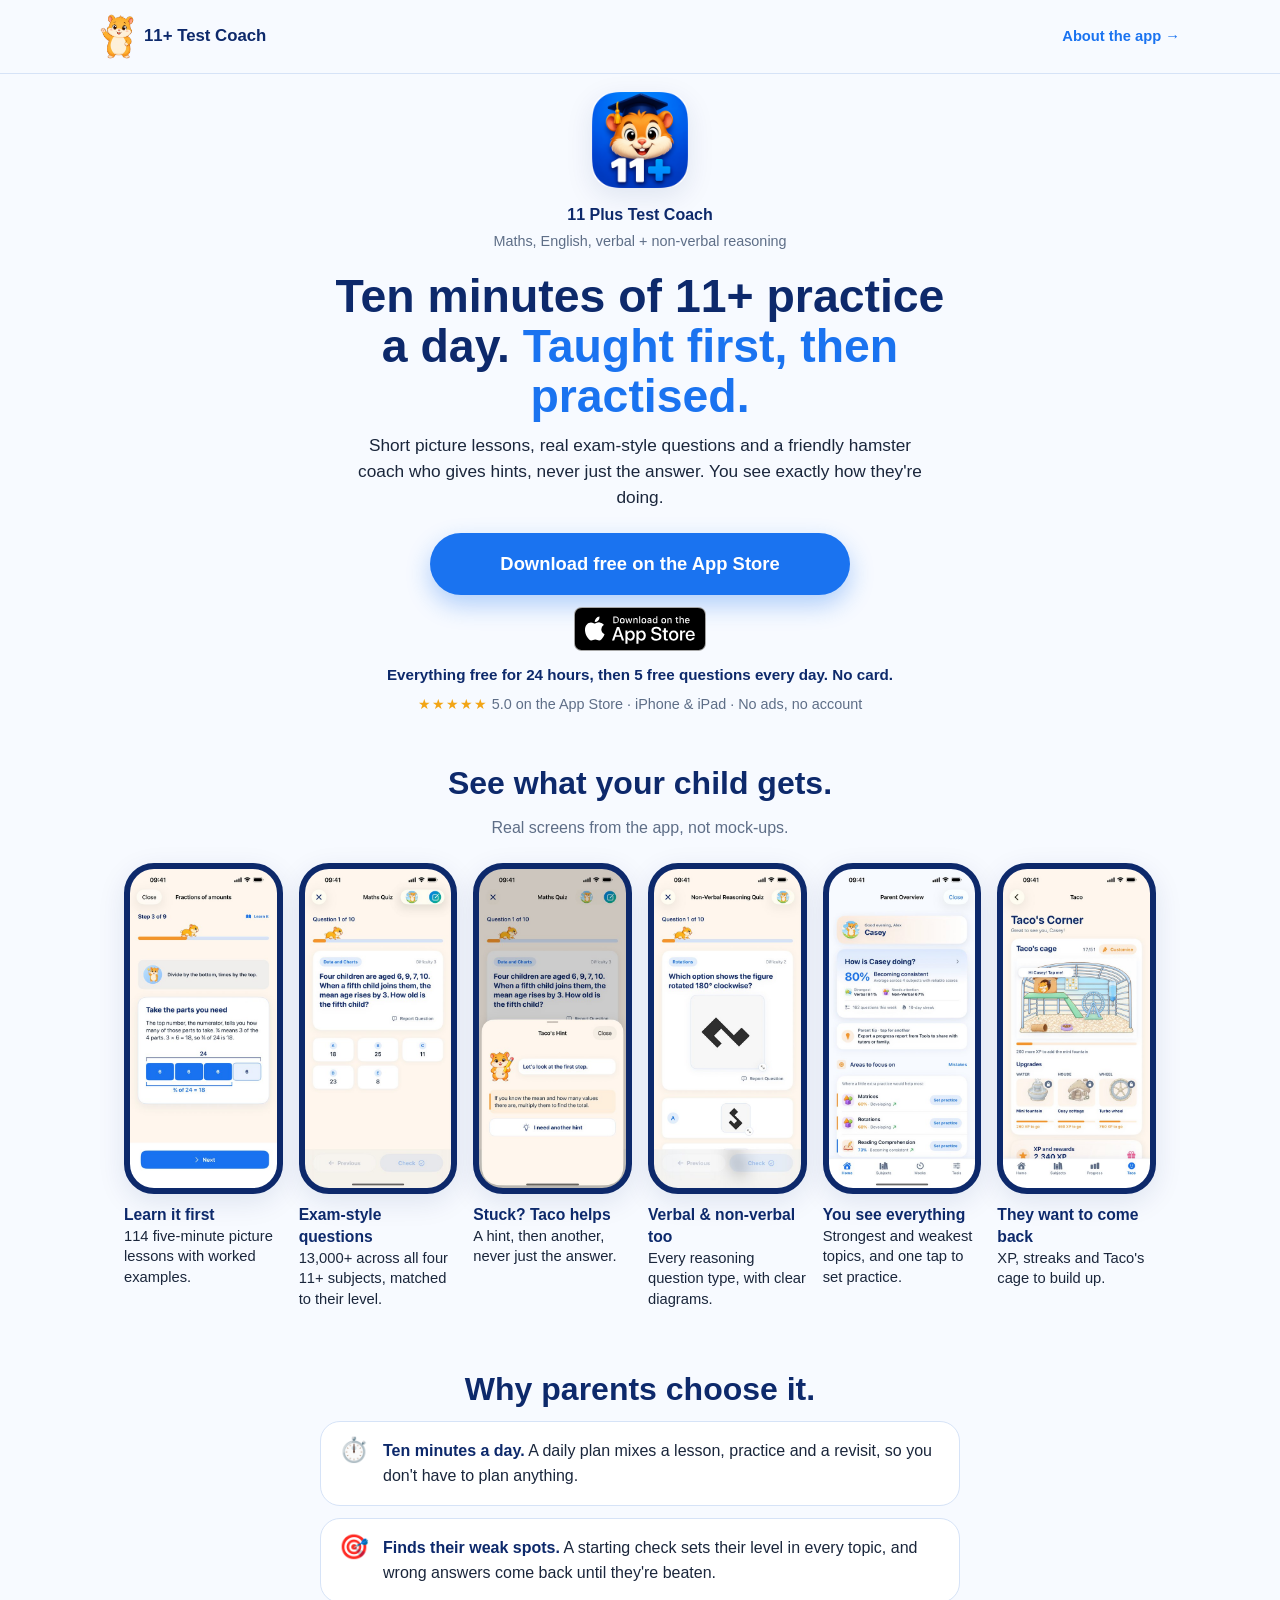
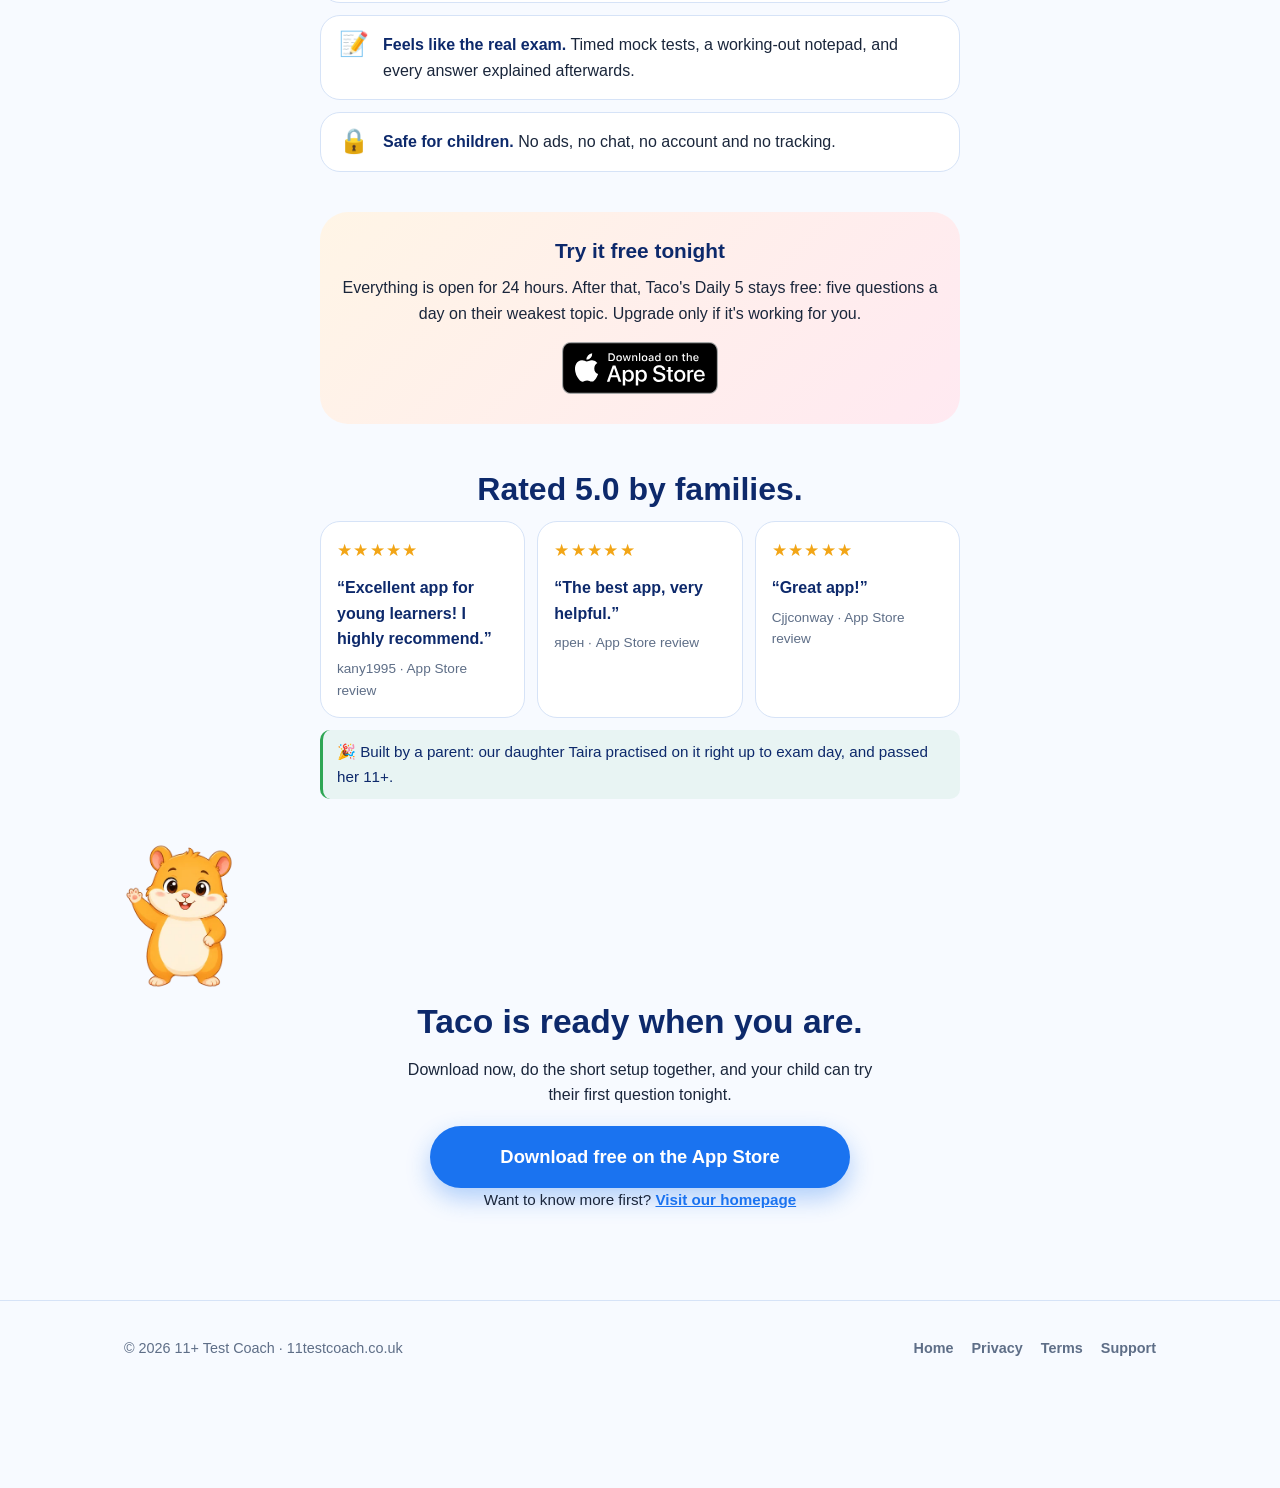
==== get/index.html @ aa1c87d4 "Add /get/: ad landing page that sends parents to the App Store One App Store link (ct=meta_get) on f" ====
<!DOCTYPE html>
<html lang="en-GB">
<head>
<meta charset="utf-8">
<meta name="viewport" content="width=device-width, initial-scale=1">
<title>Get 11+ Test Coach — free on iPhone and iPad</title>
<meta name="description" content="Ten minutes of 11+ practice a day: short lessons, 13,000+ exam-style questions and Taco's hints across maths, English, verbal and non-verbal reasoning. Free for 24 hours, then five free questions every day.">
<!-- A landing page for paid ads. Kept out of search so it never competes with the home page. -->
<meta name="robots" content="noindex, follow">
<link rel="stylesheet" href="/style.css">
<link rel="icon" href="/assets/favicon-96.png" type="image/png">
<meta name="theme-color" content="#F7FAFF">
<link rel="canonical" href="https://11testcoach.co.uk/">
<meta property="og:title" content="11+ Test Coach — ten minutes of 11+ practice a day">
<meta property="og:description" content="114 short lessons and 13,000+ exam-style questions across all four 11+ subjects, with a hamster coach called Taco. Free for 24 hours, then five free questions a day.">
<meta property="og:image" content="https://11testcoach.co.uk/assets/og-card.png">
<meta property="og:image:width" content="1200">
<meta property="og:image:height" content="630">
<meta name="twitter:card" content="summary_large_image">
<meta property="og:url" content="https://11testcoach.co.uk/get/">
<script src="https://cdn.usefathom.com/script.js" data-site="IPBQOBWB" defer></script>
<script src="/analytics.js" defer></script>
<style>
  /* Everything here serves one job: get the parent to the App Store.
     One link target everywhere, no full nav, the home page one small link away. */
  .get-head { display: flex; align-items: center; justify-content: space-between; gap: 12px; padding: 14px 0; }
  .get-head .logo { font-size: 1.05rem; }
  .get-about { font-size: 0.92rem; font-weight: 700; color: var(--royal); text-decoration: none; white-space: nowrap; }
  .get-about:hover { text-decoration: underline; }

  .get-hero { text-align: center; padding: 18px 0 8px; max-width: 620px; margin: 0 auto; }
  .get-icon { width: 96px; height: 96px; border-radius: 22px; box-shadow: var(--shadow); display: block; margin: 0 auto 14px; }
  .get-app-name { margin: 0; font-weight: 800; color: var(--navy); font-size: 1rem; }
  .get-app-sub { margin: 2px 0 18px; font-size: 0.9rem; color: #5E6E87; }
  .get-hero h1 { font-size: clamp(1.9rem, 6.4vw, 2.9rem); line-height: 1.08; margin: 0 0 12px; color: var(--navy); }
  .get-hero h1 .accent { color: var(--royal); }
  .get-lead { font-size: 1.08rem; line-height: 1.5; color: var(--text); margin: 0 auto 22px; max-width: 34em; }
  .get-ctas { display: flex; flex-direction: column; align-items: center; gap: 12px; }
  .get-ctas .hm-get { width: 100%; max-width: 420px; font-size: 1.15rem; min-height: 62px; }
  .get-free { margin: 12px 0 0; font-size: 0.95rem; color: var(--navy); font-weight: 700; }
  .get-meta { margin: 6px 0 0; font-size: 0.9rem; color: #5E6E87; }
  .get-meta .hm-stars { color: #F2A516; letter-spacing: 1px; }

  .get-section { padding: 34px 0 6px; }
  .get-section h2 { text-align: center; font-size: clamp(1.45rem, 4.6vw, 2rem); color: var(--navy); margin: 0 0 6px; }
  .get-section .get-sub { text-align: center; margin: 0 auto 18px; color: #5E6E87; max-width: 34em; }

  /* Swipeable strip of real screens. Scrolls inside itself, never the page. */
  .get-strip { display: grid; grid-auto-flow: column; grid-auto-columns: minmax(200px, 230px); gap: 16px;
    overflow-x: auto; scroll-snap-type: x mandatory; padding: 4px 4px 14px; margin: 0 -4px;
    -webkit-overflow-scrolling: touch; scrollbar-width: thin; }
  .get-shot { scroll-snap-align: start; margin: 0; }
  .get-shot .frame { border: 6px solid var(--navy); border-radius: 30px; overflow: hidden; background: var(--navy); box-shadow: var(--shadow); }
  .get-shot img { display: block; width: 100%; height: auto; }
  .get-shot figcaption { margin-top: 10px; font-size: 0.92rem; line-height: 1.4; color: var(--text); }
  .get-shot figcaption b { display: block; color: var(--navy); font-size: 0.98rem; }
  .get-swipe { text-align: center; font-size: 0.85rem; color: #5E6E87; margin: 0; }
  @media (min-width: 1000px) { .get-strip { grid-auto-flow: row; grid-template-columns: repeat(6, 1fr); overflow: visible; } .get-swipe { display: none; } }

  .get-points { list-style: none; padding: 0; margin: 0 auto; max-width: 640px; display: grid; gap: 12px; }
  .get-points li { display: flex; gap: 14px; align-items: flex-start; background: var(--surface); border: 1px solid var(--border); border-radius: var(--radius); padding: 16px 18px; }
  .get-points .ico { font-size: 1.5rem; line-height: 1; flex: none; }
  .get-points b { color: var(--navy); }

  .get-freebox { max-width: 640px; margin: 0 auto; background: linear-gradient(135deg, #FFF5E6, #FFE9F1); border-radius: var(--radius-lg); padding: 22px; text-align: center; }
  .get-freebox h3 { margin: 0 0 8px; color: var(--navy); font-size: 1.3rem; }
  .get-freebox p { margin: 0 0 16px; }

  .get-quotes { display: grid; gap: 12px; max-width: 640px; margin: 0 auto; }
  @media (min-width: 760px) { .get-quotes { grid-template-columns: repeat(3, 1fr); } }
  .get-quotes figure { margin: 0; background: var(--surface); border: 1px solid var(--border); border-radius: var(--radius); padding: 16px; }
  .get-quotes blockquote { margin: 6px 0; font-weight: 700; color: var(--navy); }
  .get-quotes figcaption { font-size: 0.85rem; color: #5E6E87; }
  .get-quotes .review-stars { color: #F2A516; }
  .get-taira { max-width: 640px; margin: 12px auto 0; font-size: 0.95rem; color: var(--navy); background: rgba(34,165,89,0.07); border-left: 3px solid var(--green); border-radius: 10px; padding: 10px 14px; }

  .get-final { text-align: center; padding: 38px 0 30px; }
  .get-final img.taco { width: 110px; height: auto; }
  .get-final h2 { color: var(--navy); margin: 6px 0 8px; font-size: clamp(1.5rem, 5vw, 2.1rem); }
  .get-final p { margin: 0 auto 18px; max-width: 30em; }
  .get-home { margin: 22px 0 0; font-size: 0.95rem; }
  .get-home a { color: var(--royal); font-weight: 700; }
  body.get-page { padding-bottom: 84px; }
</style>
</head>
<body class="home get-page">

<header>
  <div class="wrap get-head">
    <a class="logo" href="/"><img src="/assets/taco-wave-sm.webp" alt="" width="34" height="45">11+ Test Coach</a>
    <a class="get-about" href="/">About the app →</a>
  </div>
</header>

<main>
  <div class="wrap">

    <div class="hero get-hero">
      <img class="get-icon" src="/assets/app-icon-240.png" alt="The 11+ Test Coach app icon: Taco the hamster in a graduation cap" width="96" height="96" fetchpriority="high">
      <p class="get-app-name">11 Plus Test Coach</p>
      <p class="get-app-sub">Maths, English, verbal + non-verbal reasoning</p>
      <h1>Ten minutes of 11+ practice a day. <span class="accent">Taught first, then practised.</span></h1>
      <p class="get-lead">Short picture lessons, real exam-style questions and a friendly hamster coach who gives hints, never just the answer. You see exactly how they're doing.</p>
      <div class="hero-ctas get-ctas">
        <a class="hm-get" href="https://apps.apple.com/app/apple-store/id6782715811?pt=128520847&amp;ct=meta_get&amp;mt=8">Download free on the App Store</a>
        <a class="store-badge hm-badge" href="https://apps.apple.com/app/apple-store/id6782715811?pt=128520847&amp;ct=meta_get&amp;mt=8"><img src="/assets/app-store-badge.svg" alt="Download on the App Store" width="132" height="44"></a>
      </div>
      <p class="get-free">Everything free for 24 hours, then 5 free questions every day. No card.</p>
      <p class="get-meta"><span class="nw"><span class="hm-stars" aria-hidden="true">★★★★★</span> 5.0 on the App Store</span> · <span class="nw">iPhone &amp; iPad</span> · <span class="nw">No ads, no account</span></p>
    </div>

    <section class="get-section" id="app">
      <h2>See what your child gets.</h2>
      <p class="get-sub">Real screens from the app, not mock-ups.</p>
      <div class="get-strip" tabindex="0" aria-label="App screenshots, scroll sideways for more">
        <figure class="get-shot">
          <div class="frame"><img src="/assets/screens/app-lesson-fractions-sm.jpg" alt="A Learn it lesson, Fractions of amounts: a bar model of 24 split into four parts of 6, showing three quarters of 24 is 18" width="460" height="1000" loading="lazy"></div>
          <figcaption><b>Learn it first</b>114 five-minute picture lessons with worked examples.</figcaption>
        </figure>
        <figure class="get-shot">
          <div class="frame"><img src="/assets/screens/app-question-maths-sm.jpg" alt="A maths question about a mean age: a fifth child joins and the mean rises by 3, how old are they, with five answers" width="460" height="1000" loading="lazy"></div>
          <figcaption><b>Exam-style questions</b>13,000+ across all four 11+ subjects, matched to their level.</figcaption>
        </figure>
        <figure class="get-shot">
          <div class="frame"><img src="/assets/screens/app-taco-hint-sm.jpg" alt="Taco's hint open on a maths question: if you know the mean and how many values there are, multiply them to find the total" width="460" height="1000" loading="lazy"></div>
          <figcaption><b>Stuck? Taco helps</b>A hint, then another, never just the answer.</figcaption>
        </figure>
        <figure class="get-shot">
          <div class="frame"><img src="/assets/screens/app-question-nvr-sm.jpg" alt="A non-verbal reasoning question on rotations: which option shows the figure turned 180 degrees, with drawn shape answers" width="460" height="1000" loading="lazy"></div>
          <figcaption><b>Verbal &amp; non-verbal too</b>Every reasoning question type, with clear diagrams.</figcaption>
        </figure>
        <figure class="get-shot">
          <div class="frame"><img src="/assets/screens/app-parent-overview-sm.jpg" alt="Parent Overview: How is Casey doing, 80% overall, strongest Verbal 91%, needs attention Non-Verbal 67%, with areas to focus on" width="460" height="1000" loading="lazy"></div>
          <figcaption><b>You see everything</b>Strongest and weakest topics, and one tap to set practice.</figcaption>
        </figure>
        <figure class="get-shot">
          <div class="frame"><img src="/assets/screens/app-taco-corner-sm.jpg" alt="Taco's Corner: Taco's cage with upgrades unlocked by the XP your child earns" width="460" height="1000" loading="lazy"></div>
          <figcaption><b>They want to come back</b>XP, streaks and Taco's cage to build up.</figcaption>
        </figure>
      </div>
      <p class="get-swipe">Swipe for more →</p>
    </section>

    <section class="get-section">
      <h2>Why parents choose it.</h2>
      <ul class="get-points">
        <li><span class="ico" aria-hidden="true">⏱️</span><span><b>Ten minutes a day.</b> A daily plan mixes a lesson, practice and a revisit, so you don't have to plan anything.</span></li>
        <li><span class="ico" aria-hidden="true">🎯</span><span><b>Finds their weak spots.</b> A starting check sets their level in every topic, and wrong answers come back until they're beaten.</span></li>
        <li><span class="ico" aria-hidden="true">📝</span><span><b>Feels like the real exam.</b> Timed mock tests, a working-out notepad, and every answer explained afterwards.</span></li>
        <li><span class="ico" aria-hidden="true">🔒</span><span><b>Safe for children.</b> No ads, no chat, no account and no tracking.</span></li>
      </ul>
    </section>

    <section class="get-section">
      <div class="get-freebox">
        <h3>Try it free tonight</h3>
        <p>Everything is open for 24 hours. After that, Taco's Daily 5 stays free: five questions a day on their weakest topic. Upgrade only if it's working for you.</p>
        <a class="store-badge" href="https://apps.apple.com/app/apple-store/id6782715811?pt=128520847&amp;ct=meta_get&amp;mt=8"><img src="/assets/app-store-badge.svg" alt="Download on the App Store" width="156" height="52"></a>
      </div>
    </section>

    <section class="get-section">
      <h2>Rated 5.0 by families.</h2>
      <div class="get-quotes">
        <figure><div class="review-stars" role="img" aria-label="5 out of 5 stars">★★★★★</div><blockquote>“Excellent app for young learners! I highly recommend.”</blockquote><figcaption>kany1995 · App Store review</figcaption></figure>
        <figure><div class="review-stars" role="img" aria-label="5 out of 5 stars">★★★★★</div><blockquote>“The best app, very helpful.”</blockquote><figcaption>ярен · App Store review</figcaption></figure>
        <figure><div class="review-stars" role="img" aria-label="5 out of 5 stars">★★★★★</div><blockquote>“Great app!”</blockquote><figcaption>Cjjconway · App Store review</figcaption></figure>
      </div>
      <p class="get-taira"><span aria-hidden="true">🎉</span> Built by a parent: our daughter Taira practised on it right up to exam day, and passed her 11+.</p>
    </section>

    <section id="cta" class="get-final">
      <img class="taco" src="/assets/taco-wave-sm.webp" alt="Taco the hamster waving" width="110" height="146" loading="lazy">
      <h2>Taco is ready when you are.</h2>
      <p>Download now, do the short setup together, and your child can try their first question tonight.</p>
      <div class="get-ctas">
        <a class="hm-get" href="https://apps.apple.com/app/apple-store/id6782715811?pt=128520847&amp;ct=meta_get&amp;mt=8">Download free on the App Store</a>
      </div>
      <p class="get-home">Want to know more first? <a href="/">Visit our homepage</a></p>
    </section>

  </div>

<a class="sticky-cta" href="https://apps.apple.com/app/apple-store/id6782715811?pt=128520847&amp;ct=meta_get&amp;mt=8" aria-label="Download on the App Store: free for 24 hours, then five free questions a day">
  <img class="sticky-cta-taco" src="/assets/taco-wave-sm.webp" alt="" aria-hidden="true" width="46" height="61">
  <span class="sticky-cta-text"><b>Free for 24 hours</b><small>Then 5 free a day · no card</small></span>
  <span class="sticky-cta-go">Download</span>
</a>

<script>
  // Same rule as the home page: the bar appears once the hero button has scrolled away.
  (function () {
    var bar = document.querySelector('.sticky-cta');
    if (!bar) return;
    var heroCta = document.querySelector('.hero-ctas');
    function update() {
      bar.classList.toggle('is-visible', window.scrollY > (heroCta ? heroCta.offsetTop + heroCta.offsetHeight : 320));
    }
    window.addEventListener('scroll', update, { passive: true });
    window.addEventListener('resize', update);
    update();
  })();
</script>

</main>

<footer>
  <div class="wrap foot">
    <div>© 2026 11+ Test Coach · 11testcoach.co.uk</div>
    <nav>
      <a href="/">Home</a>
      <a href="/privacy/">Privacy</a>
      <a href="/terms/">Terms</a>
      <a href="/support/">Support</a>
    </nav>
  </div>
</footer>

</body>
</html>
---- style.css ----
/* 11+ Test Coach — site styles. Palette mirrors the app's AppTheme. */
:root {
  --bg: #F7FAFF;
  --surface: #FFFFFF;
  --navy: #0D296B;
  --royal: #1A73F0;
  --orange: #F59429;
  --text: #1A263B;
  --text-2: #5E6E87;
  --border: #D6E3F7;
  --maths: #FAB01A;
  --english: #298CFA;
  --vr: #21BD7A;
  --nvr: #AD52E6;
  --pink: #EB6194;
  --teal: #26949E;
  --green: #2EA654;
  --radius: 20px;
  --radius-lg: 28px;
  --shadow: 0 8px 28px rgba(13, 41, 107, 0.10);
}

* { margin: 0; padding: 0; box-sizing: border-box; }

html { scroll-behavior: smooth; }

body {
  font-family: ui-rounded, "SF Pro Rounded", "Nunito", "Quicksand", -apple-system,
    BlinkMacSystemFont, "Segoe UI", sans-serif;
  background: var(--bg);
  color: var(--text);
  line-height: 1.6;
}

img { max-width: 100%; display: block; }

.wrap { max-width: 1080px; margin: 0 auto; padding: 0 24px; }

/* ---------- Header ---------- */
header {
  position: sticky;
  top: 0;
  z-index: 20;
  background: rgba(247, 250, 255, 0.92);
  backdrop-filter: blur(10px);
  border-bottom: 1px solid var(--border);
}

/* Vertical padding only — the horizontal gutter comes from .wrap, so the
   logo and menu button line up with the page content underneath.
   nowrap: the App Store button must never drop to a second row — below
   the burger breakpoint the whole menu collapses instead. */
.nav {
  display: flex;
  align-items: center;
  flex-wrap: nowrap;
  gap: 10px;
  padding-top: 14px;
  padding-bottom: 14px;
  /* Slightly wider than the body column so the full link row fits on one
     line; below the burger breakpoint this is irrelevant. */
  max-width: 1160px;
}

.nav .btn {
  padding: 10px 18px;
  font-size: 0.9rem;
  white-space: nowrap;
}

.logo {
  display: flex;
  align-items: center;
  gap: 10px;
  font-size: 1.25rem;
  font-weight: 800;
  color: var(--navy);
  text-decoration: none;
  margin-right: auto;
  /* Never let the wordmark break across two lines when the link row is tight. */
  white-space: nowrap;
  flex-shrink: 0;
}

.logo img { width: 34px; height: auto; }

.nav a.link {
  color: var(--text-2);
  text-decoration: none;
  font-weight: 600;
  font-size: 0.875rem;
  white-space: nowrap;
}

.nav a.link:hover { color: var(--royal); }

.btn {
  display: inline-block;
  background: var(--royal);
  color: #fff;
  font-weight: 700;
  text-decoration: none;
  padding: 12px 24px;
  border-radius: 999px;
  box-shadow: 0 6px 16px rgba(26, 115, 240, 0.35);
  transition: transform 0.15s ease;
}

.btn:hover { transform: translateY(-2px); }

/* Official Apple "Download on the App Store" badge (assets/app-store-badge.svg). */
.store-badge { display: inline-block; line-height: 0; transition: transform 0.15s ease; }
.store-badge:hover { transform: translateY(-2px); }
.store-badge img { height: 52px; width: auto; display: block; }
.nav .store-badge img { height: 40px; }

.btn.ghost {
  background: #fff;
  color: var(--royal);
  border: 2px solid var(--royal);
  box-shadow: none;
}

/* Nav: identical sticky header on every page. Desktop shows the links
   inline (display:contents keeps them direct flex items of .nav); phones
   collapse them behind a hamburger that opens a tidy vertical menu.
   CSS-only — the checkbox is the open/closed state. */
.nav-toggle {
  position: absolute;
  width: 1px;
  height: 1px;
  opacity: 0;
  pointer-events: none;
}

.nav-links { display: contents; }

.nav-burger { display: none; }

/* The full link row needs ~1010px; below that the burger takes over so the
   App Store button can never wrap onto a second line. */
@media (max-width: 1149px) {
  .nav { flex-wrap: wrap; gap: 0 12px; padding-top: 12px; padding-bottom: 12px; }
  .logo { font-size: 1.1rem; }

  /* A labelled pill, not a bare icon. On a phone this button is the only
     route to the rest of the site, so it looks like the buttons elsewhere
     on the page, says what it does, and swaps to "Close" when open. */
  .nav-burger {
    display: inline-flex;
    align-items: center;
    gap: 10px;
    box-sizing: border-box;
    min-height: 44px;
    padding: 10px 18px;
    cursor: pointer;
    border-radius: 999px;
    background: var(--royal);
    color: #fff;
    font-size: 0.95rem;
    font-weight: 800;
    box-shadow: 0 6px 16px rgba(26, 115, 240, 0.35);
  }

  .nav-burger-bars {
    display: flex;
    flex-direction: column;
    justify-content: space-between;
    width: 18px;
    height: 14px;
  }

  .nav-burger-bars span {
    display: block;
    height: 2px;
    border-radius: 2px;
    background: #fff;
    transition: transform 0.2s ease, opacity 0.2s ease;
  }

  /* Only one of the two words is ever in the DOM flow, so the button's
     accessible name follows the visible label without an aria-label. */
  .nav-burger-close { display: none; }

  .nav-toggle:checked ~ .nav-burger .nav-burger-open { display: none; }
  .nav-toggle:checked ~ .nav-burger .nav-burger-close { display: inline; }

  .nav-toggle:checked ~ .nav-burger .nav-burger-bars span:nth-child(1) { transform: translateY(6px) rotate(45deg); }
  .nav-toggle:checked ~ .nav-burger .nav-burger-bars span:nth-child(2) { opacity: 0; }
  .nav-toggle:checked ~ .nav-burger .nav-burger-bars span:nth-child(3) { transform: translateY(-6px) rotate(-45deg); }

  .nav-toggle:focus-visible ~ .nav-burger { outline: 2px solid var(--royal); outline-offset: 2px; }

  .nav-links {
    display: none;
    width: 100%;
    flex-direction: column;
    padding: 8px 0 16px;
  }

  .nav-toggle:checked ~ .nav-links { display: flex; }

  .nav-links a.link {
    display: block;
    padding: 13px 4px;
    font-size: 1rem;
    border-bottom: 1px solid var(--border);
  }

  .nav-links .btn { margin-top: 16px; text-align: center; }
  .nav-links .store-badge { margin-top: 16px; align-self: center; }
}

/* ---------- "What's in the app" gallery ---------- */
.subject-detail {
  display: grid;
  grid-template-columns: 360px 1fr;
  gap: 40px;
  align-items: center;
  margin-top: 44px;
}

.subject-detail.flip { grid-template-columns: 1fr 360px; }
.subject-detail.flip aside { order: 2; }

.shot-crop {
  border-radius: 20px;
  border: 1px solid var(--border);
  box-shadow: var(--shadow);
  overflow: hidden;
  background: #F4F7FE;
}

.shot-crop img { width: 100%; height: auto; display: block; }

.subject-copy .chip {
  display: inline-block;
  background: var(--chip);
  color: #fff;
  border-radius: 999px;
  padding: 4px 14px;
  font-size: 0.85rem;
  font-weight: 800;
  margin-bottom: 12px;
}

.subject-copy h3 {
  font-size: 1.35rem;
  font-weight: 800;
  color: var(--navy);
  margin-bottom: 12px;
  line-height: 1.25;
}

.subject-copy p { color: var(--text-2); margin-bottom: 12px; }

.subject-copy .covers {
  font-size: 0.88rem;
  line-height: 1.55;
  margin-bottom: 0;
}

.subject-copy .covers b { color: var(--navy); }

@media (max-width: 860px) {
  .subject-detail, .subject-detail.flip { grid-template-columns: 1fr; gap: 22px; }
  .subject-detail.flip aside { order: 0; }
  .subject-detail aside { max-width: 360px; margin: 0 auto; width: 100%; }
}

.app-gallery { display: grid; gap: 26px 18px; margin-top: 44px; }
.app-gallery-3 { grid-template-columns: repeat(3, 1fr); max-width: 820px; margin-left: auto; margin-right: auto; }

.app-shot { margin: 0; }
.app-shot .shot { border-width: 5px; border-radius: 28px; }

.app-shot figcaption {
  font-size: 0.85rem;
  color: var(--text-2);
  font-weight: 600;
  margin-top: 12px;
  text-align: center;
  line-height: 1.45;
}

.app-shot .chip {
  display: block;
  width: fit-content;
  margin: 0 auto 6px;
  background: var(--chip);
  color: #fff;
  border-radius: 999px;
  padding: 3px 12px;
  font-size: 0.8rem;
  font-weight: 800;
}

.app-gallery-note {
  text-align: center;
  margin-top: 30px;
  font-weight: 600;
  color: var(--text-2);
}

@media (max-width: 860px) {
  .app-gallery-3 { grid-template-columns: repeat(2, 1fr); max-width: 540px; }
}

/* On a phone a three-up grid rendered each screen 145px wide — far too small to
   read, which defeats the point of showing the app at all. One at a time. */
@media (max-width: 640px) {
  .app-gallery-3 { grid-template-columns: 1fr; max-width: 320px; }
}

/* ---------- Taco showcase ---------- */
.taco-hero {
  display: grid;
  grid-template-columns: 260px 1fr;
  gap: 40px;
  align-items: center;
  margin-bottom: 46px;
}

.taco-hero img { width: 100%; height: auto; display: block; }

.lead-sm {
  font-size: 1.05rem;
  color: var(--text-2);
  margin-bottom: 14px;
}

.lead-sm b { color: var(--navy); }

.taco-subhead {
  font-size: clamp(1.3rem, 2.6vw, 1.7rem);
  font-weight: 800;
  color: var(--navy);
  margin-bottom: 8px;
}

.taco-ladder {
  display: grid;
  grid-template-columns: repeat(4, 1fr);
  gap: 20px;
  margin-top: 30px;
}

.taco-step { margin: 0; }

.taco-step .step-n {
  font-size: 0.78rem;
  font-weight: 800;
  letter-spacing: 0.1em;
  text-transform: uppercase;
  color: var(--royal);
  margin-bottom: 10px;
}

.taco-step figcaption {
  font-size: 0.88rem;
  line-height: 1.5;
  color: var(--text-2);
  margin-top: 12px;
}

.taco-step figcaption b {
  display: block;
  color: var(--navy);
  font-size: 0.95rem;
  margin-bottom: 4px;
}

.taco-rules {
  display: grid;
  grid-template-columns: repeat(3, 1fr);
  gap: 18px;
  margin-top: 40px;
}

.taco-rule {
  background: var(--surface);
  border: 1px solid var(--border);
  border-radius: var(--radius);
  box-shadow: var(--shadow);
  padding: 22px 24px;
  font-size: 0.9rem;
  line-height: 1.55;
  color: var(--text-2);
}

.taco-rule span { display: block; font-size: 1.6rem; margin-bottom: 8px; }

.taco-rule b {
  display: block;
  color: var(--navy);
  font-size: 1rem;
  margin-bottom: 6px;
}

.taco-parent { margin-top: 52px; }

.taco-stats-list {
  list-style: none;
  padding: 0;
  margin: 0 0 14px;
}

.taco-stats-list li {
  position: relative;
  padding-left: 22px;
  margin-bottom: 10px;
  font-size: 0.92rem;
  line-height: 1.55;
  color: var(--text-2);
}

.taco-stats-list li::before {
  content: "→";
  position: absolute;
  left: 0;
  color: var(--royal);
  font-weight: 800;
}

.taco-stats-list b { color: var(--navy); }

@media (max-width: 860px) {
  .taco-hero { grid-template-columns: 1fr; text-align: center; gap: 20px; }
  .taco-hero img { max-width: 200px; margin: 0 auto; }
  .taco-hero .lead-sm { text-align: left; }
  .taco-ladder { grid-template-columns: repeat(2, 1fr); }
  .taco-rules { grid-template-columns: 1fr; }
}

/* ---------- Testimonials ---------- */
.testimonials { display: grid; grid-template-columns: repeat(3, 1fr); gap: 18px; }

.testimonial {
  margin: 0;
  background: var(--surface);
  border: 1px solid var(--border);
  border-radius: var(--radius);
  box-shadow: var(--shadow);
  padding: 26px 24px;
}

.testimonial blockquote {
  margin: 0 0 14px;
  font-size: 1rem;
  color: var(--text);
  line-height: 1.55;
}

.testimonial figcaption {
  font-size: 0.85rem;
  font-weight: 700;
  color: var(--text-2);
}

@media (max-width: 860px) { .testimonials { grid-template-columns: 1fr; } }

/* The founder's own result. Kept visibly apart from the App Store reviews:
   no stars, green edge, and the caption says who wrote it. */
.founder-result {
  margin: 18px 0 0;
  display: flex;
  gap: 18px;
  align-items: flex-start;
  background: var(--surface);
  border: 1px solid var(--border);
  border-left: 6px solid var(--green);
  border-radius: var(--radius);
  box-shadow: var(--shadow);
  padding: 24px 26px;
}
.founder-result-badge { font-size: 2rem; line-height: 1; }
.founder-result blockquote {
  margin: 0 0 12px;
  font-size: 1.1rem;
  font-weight: 700;
  color: var(--navy);
  line-height: 1.5;
}
.founder-result figcaption { font-size: 0.85rem; font-weight: 700; color: var(--text-2); }
.founder-result figcaption a { color: var(--royal); }
@media (max-width: 640px) {
  .founder-result { padding: 18px 20px; gap: 12px; margin-top: 12px; }
  .founder-result blockquote { font-size: 1rem; }
}

/* ---------- Sections ---------- */
/* scroll-margin keeps anchor targets clear of the sticky header. */
section { padding: 56px 0; scroll-margin-top: 150px; }

.kicker {
  font-size: 0.8rem;
  font-weight: 800;
  letter-spacing: 0.12em;
  text-transform: uppercase;
  color: var(--royal);
  margin-bottom: 10px;
}

h2.section-title {
  font-size: clamp(1.7rem, 3.6vw, 2.4rem);
  font-weight: 800;
  color: var(--navy);
  line-height: 1.15;
  margin-bottom: 14px;
  max-width: 36rem;
}

p.section-sub { color: var(--text-2); max-width: 40rem; margin-bottom: 36px; }

/* ---------- Feature cards ---------- */
.features {
  display: grid;
  grid-template-columns: repeat(3, 1fr);
  gap: 18px;
}

.feature {
  background: var(--surface);
  border: 1px solid var(--border);
  border-radius: var(--radius);
  padding: 26px 22px;
  box-shadow: var(--shadow);
  border-top: 5px solid var(--accent, var(--royal));
}

.feature .icon {
  width: 44px;
  height: 44px;
  border-radius: 13px;
  display: grid;
  place-items: center;
  font-size: 1.3rem;
  background: color-mix(in srgb, var(--accent, var(--royal)) 14%, white);
  margin-bottom: 14px;
}

/* Taco is a hamster, not a taco. The emoji set has no hamster that reads at
   44px, so this one card carries the real artwork instead. */
.feature .icon-img { padding: 4px; }

.feature .icon-img img {
  /* The .icon box is a centred grid, so height:100% does not resolve against
     it and the artwork rendered 36x48 inside a 44x44 tile. Pin both axes. */
  width: 34px;
  height: 34px;
  object-fit: contain;
}

.feature h3 { font-size: 1.1rem; font-weight: 800; color: var(--navy); margin-bottom: 8px; }

.feature p { font-size: 0.95rem; color: var(--text-2); }

@media (max-width: 860px) { .features { grid-template-columns: 1fr 1fr; } }
@media (max-width: 600px) { .features { grid-template-columns: 1fr; } }

/* ---------- Privacy banner ---------- */
.privacy-banner {
  background: linear-gradient(135deg, var(--navy), #123a8f);
  border-radius: var(--radius-lg);
  color: #fff;
  padding: 44px 40px;
  display: grid;
  grid-template-columns: auto 1fr;
  gap: 32px;
  align-items: center;
  box-shadow: var(--shadow);
}

.privacy-banner img { width: 130px; }

.privacy-banner h2 { font-size: 1.7rem; font-weight: 800; margin-bottom: 10px; }

.privacy-banner p { color: rgba(255, 255, 255, 0.85); max-width: 42rem; }

.privacy-banner a { color: #9cc4ff; font-weight: 700; }

@media (max-width: 720px) {
  .privacy-banner { grid-template-columns: 1fr; text-align: center; }
  .privacy-banner img { margin: 0 auto; }
}

/* ---------- Our story ---------- */
.story { display: grid; grid-template-columns: 340px 1fr; gap: 44px; align-items: start; }

.story-photo { margin: 0; }

.story-photo img {
  width: 100%;
  height: auto;
  border-radius: var(--radius-lg);
  border: 6px solid var(--surface);
  box-shadow: var(--shadow);
}

.story-photo figcaption {
  text-align: center;
  font-size: 0.85rem;
  font-weight: 600;
  color: var(--text-2);
  margin-top: 12px;
}

.story-copy p {
  color: var(--text-2);
  font-size: 1.08rem;
  margin-bottom: 16px;
}

.story-copy p b { color: var(--navy); }

.story-copy .story-sign {
  margin-top: 22px;
  font-weight: 800;
  color: var(--navy);
}

@media (max-width: 860px) {
  .story { grid-template-columns: 1fr; gap: 28px; }
  .story-photo { max-width: 340px; margin: 0 auto; }
}

/* ---------- FAQ ---------- */
.faq details {
  background: var(--surface);
  border: 1px solid var(--border);
  border-radius: 16px;
  padding: 18px 22px;
  margin-bottom: 12px;
}

.faq summary {
  position: relative;
  font-weight: 800;
  color: var(--navy);
  cursor: pointer;
  list-style: none;
  padding-right: 28px;
}

.faq summary::-webkit-details-marker { display: none; }

.faq summary::after { content: "+"; position: absolute; right: 0; top: 0; color: var(--royal); font-weight: 800; }

.faq details[open] summary::after { content: "–"; }

.faq details p { margin-top: 10px; color: var(--text-2); font-size: 0.97rem; }

/* ---------- CTA ---------- */
.cta {
  text-align: center;
  background: var(--surface);
  border: 1px solid var(--border);
  border-radius: var(--radius-lg);
  padding: 56px 24px;
  box-shadow: var(--shadow);
}

.cta img { width: 120px; margin: 0 auto 18px; }

.cta h2 { font-size: clamp(1.6rem, 3.4vw, 2.2rem); font-weight: 800; color: var(--navy); margin-bottom: 10px; }

.cta p { color: var(--text-2); margin-bottom: 24px; }

/* ---------- Footer ---------- */
footer {
  border-top: 1px solid var(--border);
  padding: 36px 0 44px;
  margin-top: 40px;
  font-size: 0.9rem;
  color: var(--text-2);
}

.foot {
  display: flex;
  flex-wrap: wrap;
  gap: 18px;
  align-items: center;
  justify-content: space-between;
}

.foot nav { display: flex; gap: 18px; flex-wrap: wrap; }

.foot a { color: var(--text-2); text-decoration: none; font-weight: 600; }

.foot a:hover { color: var(--royal); }

/* ---------- Legal / content pages ---------- */
.page {
  max-width: 760px;
  margin: 0 auto;
  padding: 56px 24px 40px;
}

.page h1 { font-size: 2.2rem; font-weight: 800; color: var(--navy); margin-bottom: 6px; }

.page .updated { color: var(--text-2); font-size: 0.9rem; margin-bottom: 30px; }

.page h2 { font-size: 1.25rem; font-weight: 800; color: var(--navy); margin: 30px 0 10px; }

.page p, .page li { color: var(--text); margin-bottom: 12px; }

.page ul { padding-left: 22px; margin-bottom: 12px; }

.page a { color: var(--royal); font-weight: 600; }

.contact-card {
  display: flex;
  align-items: center;
  gap: 16px;
  background: var(--surface);
  border: 1px solid var(--border);
  border-radius: var(--radius);
  box-shadow: var(--shadow);
  padding: 22px;
  margin: 18px 0;
  text-decoration: none;
}

.contact-card .ic {
  width: 46px;
  height: 46px;
  border-radius: 14px;
  display: grid;
  place-items: center;
  font-size: 1.3rem;
  background: color-mix(in srgb, var(--accent, var(--royal)) 14%, white);
  flex-shrink: 0;
}

.contact-card b { color: var(--navy); display: block; }

.contact-card span { color: var(--text-2); font-size: 0.92rem; }

/* ---------- Guide ---------- */
.guide-hero { text-align: center; padding: 64px 0 28px; }

.guide-hero h1 {
  font-size: clamp(2rem, 5vw, 3rem);
  font-weight: 800;
  color: var(--navy);
  line-height: 1.1;
  margin-bottom: 14px;
}

.guide-hero p { color: var(--text-2); max-width: 40rem; margin: 0 auto; font-size: 1.08rem; }

.toc {
  display: flex;
  flex-wrap: wrap;
  gap: 10px;
  justify-content: center;
  padding: 26px 0 8px;
}

.toc a {
  background: var(--surface);
  border: 1px solid var(--border);
  border-radius: 999px;
  padding: 8px 18px;
  font-size: 0.9rem;
  font-weight: 700;
  color: var(--navy);
  text-decoration: none;
}

.toc a:hover { border-color: var(--royal); color: var(--royal); }

.guide-section { display: grid; grid-template-columns: 1fr 340px; gap: 44px; align-items: start; }

.guide-section.flip { grid-template-columns: 340px 1fr; }

.guide-section.flip .guide-copy { order: 2; }

.guide-copy h2 { font-size: clamp(1.5rem, 3vw, 2rem); font-weight: 800; color: var(--navy); margin-bottom: 12px; }

.guide-copy p { color: var(--text-2); margin-bottom: 14px; }

.guide-copy ul { padding-left: 20px; margin-bottom: 14px; color: var(--text-2); }

.guide-copy li { margin-bottom: 8px; }

.guide-copy li b, .guide-copy p b { color: var(--navy); }

.shot {
  border-radius: 34px;
  border: 6px solid var(--navy);
  box-shadow: var(--shadow);
  overflow: hidden;
  background: #000;
}

.shot img { width: 100%; height: auto; display: block; }

.shot-caption { text-align: center; font-size: 0.85rem; color: var(--text-2); font-weight: 600; margin-top: 10px; }

.shot-pair { display: grid; grid-template-columns: 1fr 1fr; gap: 18px; align-items: start; }

@media (max-width: 860px) {
  .guide-section, .guide-section.flip { grid-template-columns: 1fr; }
  .guide-section.flip .guide-copy { order: 0; }
  .guide-section aside { max-width: 340px; margin: 0 auto; }
}

.howto {
  counter-reset: howto;
  list-style: none;
  padding: 0;
  margin: 8px 0 14px;
}

.howto li {
  counter-increment: howto;
  position: relative;
  padding: 0 0 14px 46px;
  color: var(--text-2);
}

.howto li::before {
  content: counter(howto);
  position: absolute;
  left: 0;
  top: 0;
  width: 30px;
  height: 30px;
  border-radius: 50%;
  background: var(--royal);
  color: #fff;
  font-weight: 800;
  display: grid;
  place-items: center;
  font-size: 0.9rem;
}

.parent-types { display: grid; grid-template-columns: repeat(3, 1fr); gap: 16px; margin-top: 8px; }

.parent-type {
  background: var(--surface);
  border: 1px solid var(--border);
  border-top: 5px solid var(--accent, var(--royal));
  border-radius: var(--radius);
  box-shadow: var(--shadow);
  padding: 20px 18px;
}

.parent-type h4 { color: var(--navy); font-size: 1.02rem; margin-bottom: 6px; }

.parent-type .setting { font-size: 0.8rem; font-weight: 800; letter-spacing: 0.04em; text-transform: uppercase; color: var(--accent, var(--royal)); margin-bottom: 8px; }

.parent-type p { font-size: 0.92rem; color: var(--text-2); }

@media (max-width: 780px) { .parent-types { grid-template-columns: 1fr; } }

.tool-list { display: grid; grid-template-columns: 1fr 1fr; gap: 4px 26px; margin: 8px 0 14px; padding: 0; list-style: none; }

.tool-list li { padding: 6px 0; color: var(--text-2); font-size: 0.95rem; }

.tool-list b { color: var(--navy); }

@media (max-width: 640px) { .tool-list { grid-template-columns: 1fr; } }

/* ---------- FAQ groups ---------- */
.faq h3 {
  font-size: 0.8rem;
  font-weight: 800;
  letter-spacing: 0.12em;
  text-transform: uppercase;
  color: var(--royal);
  margin: 26px 0 12px;
}

.faq h3:first-of-type { margin-top: 0; }


/* ---------- Mid-page call to action ---------- */
/* The only download links used to be the nav, the hero and the closing block
   — on a phone that left roughly 19,000px between the second and third. */
.mid-cta { padding: 8px 0 26px; }

.mid-cta-inner {
  display: flex;
  align-items: center;
  justify-content: space-between;
  gap: 24px;
  flex-wrap: wrap;
  background: var(--surface);
  border: 1px solid var(--border);
  border-radius: var(--radius-lg);
  box-shadow: var(--shadow);
  padding: 26px 30px;
}

.mid-cta-inner p { margin: 0; max-width: 38rem; color: var(--text-2); }
.mid-cta-inner p b { color: var(--navy); }

@media (max-width: 640px) {
  .mid-cta-inner { flex-direction: column; text-align: center; padding: 24px 20px; }
}


/* ---------- Content page heading ---------- */
.page-head { padding-top: 40px; }
.page-head h1.section-title { margin-bottom: 14px; font-size: clamp(1.9rem, 4.2vw, 2.7rem); font-weight: 800; color: var(--navy); line-height: 1.12; }

/* ---------- Sticky download bar (phones) ---------- */
/* Hidden by default and on anything wider than a phone. It is revealed only
   once the hero's own download button has scrolled out of view, so the two
   never compete. */
.sticky-cta { display: none; }

@media (max-width: 720px) {
  .sticky-cta {
    display: flex;
    align-items: center;
    gap: 12px;
    position: fixed;
    left: 12px;
    right: 12px;
    bottom: 12px;
    z-index: 40;
    padding: 10px 12px 10px 10px;
    border-radius: 18px;
    /* Warm and light, not another blue slab. Safari tints its own toolbar
       from the page edge, so a blue bar merged into the browser chrome and
       lost its edges — theme-color now pins that, and this ground keeps the
       bar visually separate regardless. */
    background: #FFF8EE;
    border: 1px solid #F2DCBC;
    color: var(--navy);
    text-decoration: none;
    box-shadow: 0 10px 30px rgba(13, 41, 107, 0.18);
    transform: translateY(140%);
    opacity: 0;
    pointer-events: none;
    transition: transform 0.25s ease, opacity 0.25s ease;
  }

  .sticky-cta.is-visible {
    transform: translateY(0);
    opacity: 1;
    pointer-events: auto;
  }

  .sticky-cta-taco {
    width: 46px;
    height: 46px;
    flex: 0 0 auto;
    object-fit: contain;
  }

  .sticky-cta-text { flex: 1 1 auto; min-width: 0; }
  .sticky-cta-text b { display: block; font-size: 1rem; font-weight: 800; color: var(--navy); }
  .sticky-cta-text small {
    display: block;
    font-size: 0.72rem;
    font-weight: 600;
    color: var(--text-2);
    white-space: nowrap;
    overflow: hidden;
    text-overflow: ellipsis;
  }

  .sticky-cta-go {
    flex: 0 0 auto;
    /* Navy on orange, not white on orange: white on #F59429 is about 2.2:1
       and fails contrast outright. Navy on the same orange is ~5.7:1. */
    background: var(--orange);
    color: var(--navy);
    font-weight: 800;
    font-size: 0.9rem;
    /* 44px minimum tap target — at 10px padding this came out 43. */
    padding: 12px 16px;
    border-radius: 999px;
    white-space: nowrap;
  }

  /* Leave room so the bar never covers the footer's last line. */
  body { padding-bottom: 84px; }
}

@media (prefers-reduced-motion: reduce) {
  .sticky-cta { transition: none; }
}

/* ---------- Footer social links ---------- */
.foot-social { display: flex; gap: 14px; align-items: center; flex-wrap: wrap; flex-basis: 100%; }
.foot-social span { color: var(--text-2); }

/* ---------- App Store reviews ---------- */
.review-stars { color: var(--orange); letter-spacing: 0.08em; margin-bottom: 10px; font-size: 1.05rem; }

.faq-more { margin-top: 22px; color: var(--text-2); font-weight: 600; }

/* ---------- Phone length trims ---------- */
@media (max-width: 640px) {
  /* Three screens one-up cost 2,800px on a phone. Swipe between them instead:
     the next one peeks in from the right so it reads as scrollable. */
  .app-gallery-3 {
    grid-template-columns: none;
    grid-auto-flow: column;
    grid-auto-columns: 74%;
    max-width: none;
    overflow-x: auto;
    scroll-snap-type: x mandatory;
    gap: 16px;
    padding-bottom: 8px;
    margin-top: 28px;
  }
  .app-gallery-3 .app-shot { scroll-snap-align: center; }

  .testimonial { padding: 18px 20px; }
  .testimonials { gap: 12px; }
}

/* =====================================================================
   Homepage (October 2026 redesign)
   One story top to bottom: it teaches, they practise, you see it.
   Everything here is scoped to .hm-* classes so the content pages are
   untouched; .hero stays on the hero only because analytics.js names
   hero clicks by it.
   ===================================================================== */

/* Shared phone frame for every screenshot on the page. height:auto matters:
   the width/height attributes otherwise pin the image to its natural size. */
.hm-phone {
  margin: 0;
  border: 5px solid var(--navy);
  border-radius: 30px;
  overflow: hidden;
  background: #000;
  box-shadow: 0 18px 44px rgba(13, 41, 107, 0.16);
}
.hm-phone img { width: 100%; height: auto; display: block; }

/* ---------- Hero ---------- */
.hm-hero {
  display: grid;
  grid-template-columns: 1.08fr 0.92fr;
  gap: 48px;
  align-items: center;
  padding: 64px 0 40px;
}

.hm-eyebrow {
  font-size: 0.85rem;
  font-weight: 800;
  letter-spacing: 0.06em;
  text-transform: uppercase;
  color: var(--royal);
  margin-bottom: 14px;
}

.hm-hero h1 {
  font-size: clamp(2.3rem, 5vw, 3.6rem);
  line-height: 1.06;
  font-weight: 800;
  color: var(--navy);
  letter-spacing: -0.01em;
  margin-bottom: 20px;
}
.hm-hero h1 .accent { display: block; color: var(--royal); }

.hm-lead {
  font-size: 1.15rem;
  color: var(--text-2);
  max-width: 33rem;
  margin-bottom: 28px;
}

.hm-ctas { display: flex; flex-wrap: wrap; align-items: center; gap: 14px; }

/* The one primary action. Royal on white text is 4.6:1 at 800 weight. */
.hm-get {
  display: inline-flex;
  align-items: center;
  justify-content: center;
  min-height: 56px;
  padding: 14px 28px;
  border-radius: 999px;
  background: var(--royal);
  color: #fff;
  font-size: 1.08rem;
  font-weight: 800;
  text-decoration: none;
  text-align: center;
  box-shadow: 0 10px 24px rgba(26, 115, 240, 0.32);
  transition: transform 0.15s ease, box-shadow 0.15s ease;
}
.hm-get:hover { transform: translateY(-2px); box-shadow: 0 14px 28px rgba(26, 115, 240, 0.38); }
.hm-get:focus-visible, .hm-link:focus-visible { outline: 3px solid var(--navy); outline-offset: 3px; }

.hm-badge img { height: 44px; width: auto; }

.hm-proof {
  margin: 14px 0 0;
  padding: 10px 14px;
  border-left: 3px solid var(--green, #22a559);
  background: rgba(34, 165, 89, 0.07);
  border-radius: 10px;
  font-size: 0.92rem;
  line-height: 1.45;
  color: var(--navy);
  max-width: 34rem;
}
.hm-proof a { font-weight: 700; white-space: nowrap; }
.hm-proof > span { margin-right: 6px; }
.hm-small {
  margin-top: 16px;
  font-size: 0.9rem;
  font-weight: 600;
  color: var(--text-2);
}
.hm-stars { color: #D97706; letter-spacing: 0.04em; }

/* Two real screens: the lesson behind, Home in front. */
.hm-hero-art {
  position: relative;
  display: flex;
  justify-content: center;
  align-items: flex-start;
  padding: 0 0 48px;
}
.hm-hero-art .hm-phone { width: 46%; max-width: 250px; }
.hm-phone-back { transform: rotate(-4deg); margin-right: -5%; position: relative; z-index: 1; }
.hm-phone-front { transform: rotate(3deg) translateY(44px); position: relative; z-index: 2; }
.hm-hero-taco {
  position: absolute;
  left: 0;
  bottom: 0;
  width: 104px;
  height: auto;
  z-index: 3;
  filter: drop-shadow(0 6px 14px rgba(13, 41, 107, 0.18));
  pointer-events: none;
}

/* ---------- How it works ---------- */
.hm-how .section-sub { margin-bottom: 32px; }

.hm-steps {
  list-style: none;
  padding: 0;
  margin: 0;
  display: grid;
  grid-template-columns: repeat(3, 1fr);
  gap: 28px;
}

.hm-step-shot { margin: 0 auto 20px; max-width: 230px; }
.hm-step-shot img {
  width: 100%;
  height: auto;
  display: block;
  border: 5px solid var(--navy);
  border-radius: 28px;
  box-shadow: 0 14px 34px rgba(13, 41, 107, 0.14);
}

.hm-step-n {
  display: inline-grid;
  place-items: center;
  width: 34px;
  height: 34px;
  border-radius: 50%;
  border: 3px solid var(--c);
  color: var(--navy);
  font-weight: 800;
  margin-bottom: 8px;
}
.hm-step h3 { font-size: 1.3rem; font-weight: 800; color: var(--navy); margin-bottom: 6px; }
.hm-step p { color: var(--text-2); font-size: 0.98rem; }

/* ---------- Mid-page call to action ---------- */
.hm-mid { background: #FFF8EE; border-color: #F2DCBC; }

/* ---------- Subjects ---------- */
.hm-subject-grid {
  display: grid;
  grid-template-columns: repeat(4, 1fr);
  gap: 14px;
}

.hm-subject {
  display: flex;
  flex-direction: column;
  gap: 6px;
  padding: 18px 18px 20px;
  border-radius: var(--radius);
  background: var(--bg);
  border: 1px solid color-mix(in srgb, var(--c) 22%, white);
  border-top: 5px solid var(--c);
  text-decoration: none;
  color: var(--text);
  transition: transform 0.15s ease;
}
.hm-subject:hover { transform: translateY(-2px); }
.hm-subject-name { font-size: 1.1rem; font-weight: 800; color: var(--navy); line-height: 1.25; }
.hm-subject-count {
  align-self: flex-start;
  background: var(--c);
  color: #fff;
  font-size: 0.8rem;
  font-weight: 800;
  border-radius: 999px;
  padding: 2px 10px;
}
.hm-subject-topics { font-size: 0.88rem; color: var(--text-2); line-height: 1.45; }

.hm-also {
  list-style: none;
  padding: 0;
  margin: 26px 0 0;
  display: grid;
  grid-template-columns: 1fr 1fr;
  gap: 10px 28px;
}
.hm-also li, .hm-ticks li {
  position: relative;
  padding-left: 28px;
  color: var(--text-2);
  font-size: 0.97rem;
}
.hm-also li::before, .hm-ticks li::before {
  content: "✓";
  position: absolute;
  left: 4px;
  top: 0;
  color: var(--green);
  font-weight: 800;
}
.hm-also b, .hm-ticks b { color: var(--navy); }

.hm-more { margin-top: 22px; font-weight: 700; }
.hm-more a, .hm-link {
  display: inline-flex;
  align-items: center;
  min-height: 44px;
  color: var(--royal);
  font-weight: 800;
  text-decoration: none;
}
.hm-more a:hover, .hm-link:hover { text-decoration: underline; }

/* ---------- Two-column blocks (Parent Mode, Taco) ---------- */
.hm-split {
  display: grid;
  grid-template-columns: 1fr 1fr;
  gap: 56px;
  align-items: center;
}
.hm-split-flip { grid-template-columns: 0.8fr 1.2fr; }
.hm-split .section-sub { margin-bottom: 20px; }

.hm-ticks { list-style: none; padding: 0; margin: 0 0 12px; display: grid; gap: 10px; }

.hm-pair { display: flex; justify-content: center; align-items: flex-start; gap: 18px; }
.hm-pair .hm-phone { width: 46%; max-width: 230px; }
.hm-phone-low { margin-top: 48px; }
.hm-phone-single { max-width: 250px; margin: 0 auto; }

/* ---------- Reviews ---------- */
.hm-founder { margin: 18px 0 0; }
.hm-quotes .testimonial blockquote { font-size: 1.05rem; }

/* ---------- Pricing ---------- */
.hm-free {
  display: grid;
  grid-template-columns: 110px 1fr auto;
  gap: 28px;
  align-items: center;
  background: #FFF8EE;
  border: 2px solid #F2C98F;
  border-radius: var(--radius-lg);
  padding: 28px 32px;
  margin-top: 8px;
}
.hm-free > img { width: 110px; height: auto; }
.hm-free-tag {
  display: inline-block;
  background: var(--orange);
  color: var(--navy);
  font-size: 0.78rem;
  font-weight: 800;
  letter-spacing: 0.05em;
  text-transform: uppercase;
  border-radius: 999px;
  padding: 3px 12px;
  margin-bottom: 8px;
}
.hm-free h3 { font-size: 1.6rem; font-weight: 800; color: var(--navy); line-height: 1.2; margin-bottom: 8px; }
.hm-free-copy p { color: var(--text); }
.hm-free-copy b { color: var(--navy); }

/* The free plan after the day: a real Daily 5 screenshot in place of Taco. */
.hm-free-daily { grid-template-columns: 120px 1fr; background: #EEF5FF; border-color: #A9C8F5; margin-top: 16px; }
.hm-free-daily .hm-free-tag { background: var(--royal); color: #fff; }
.hm-free > img.hm-free-shot { width: 120px; border-radius: 16px; border: 4px solid #0E1A33; box-shadow: var(--shadow); }

.hm-then { margin: 34px 0 16px; color: var(--text-2); font-weight: 600; max-width: 44rem; }

.hm-plans { display: grid; grid-template-columns: repeat(3, 1fr); gap: 16px; }
.hm-plan {
  background: var(--surface);
  border: 1px solid var(--border);
  border-radius: var(--radius);
  box-shadow: var(--shadow);
  padding: 22px 22px 24px;
}
.hm-plan-family { border: 2px solid var(--royal); }
.hm-plan h3 { font-size: 1.15rem; font-weight: 800; color: var(--navy); }
.hm-plan-who { color: var(--text-2); font-size: 0.92rem; margin-bottom: 10px; }
.hm-price { font-size: 2rem; font-weight: 800; color: var(--navy); line-height: 1.1; margin-bottom: 10px; }
.hm-price span { font-size: 0.95rem; font-weight: 700; color: var(--text-2); }
.hm-plan-note { font-size: 0.93rem; color: var(--text-2); }

/* ---------- Privacy ---------- */
.hm-private { padding: 24px 0; }
.hm-private-inner {
  display: flex;
  align-items: center;
  gap: 24px;
  background: var(--surface);
  border: 1px solid var(--border);
  border-radius: var(--radius-lg);
  box-shadow: var(--shadow);
  padding: 24px 30px;
}
.hm-private-inner img { width: 80px; height: auto; flex: none; }
.hm-private-inner h2 { font-size: 1.45rem; font-weight: 800; color: var(--navy); margin-bottom: 4px; }
.hm-private-inner p { color: var(--text-2); }
.hm-private-inner a { color: var(--royal); font-weight: 700; }

/* ---------- Story ---------- */
.hm-story-more { margin-bottom: 14px; }
.hm-story-more summary {
  display: inline-flex;
  align-items: center;
  min-height: 44px;
  cursor: pointer;
  color: var(--royal);
  font-weight: 800;
  list-style: none;
}
.hm-story-more summary::-webkit-details-marker { display: none; }
.hm-story-more summary::after { content: " ↓"; white-space: pre; }
.hm-story-more[open] summary { display: none; }

/* ---------- Closing CTA ---------- */
.hm-cta > img { width: 110px; height: auto; }
.cta .store-badge img { width: auto; height: 52px; margin: 0 auto; }

.pricing-note { text-align: center; color: var(--text-2); font-size: 0.85rem; margin-top: 22px; }

/* ---------- Tablet ---------- */
@media (max-width: 860px) {
  .hm-hero { grid-template-columns: 1fr; gap: 28px; padding: 40px 0 24px; text-align: center; }
  .hm-lead, .hm-proof { margin-left: auto; margin-right: auto; }
  .hm-proof { text-align: left; }
  .hm-ctas { justify-content: center; }
  .hm-hero-art { max-width: 480px; margin: 0 auto; width: 100%; }
  .hm-subject-grid { grid-template-columns: 1fr 1fr; }
  .hm-split, .hm-split-flip { grid-template-columns: 1fr; gap: 28px; }
  .hm-split-flip .hm-split-art { order: 2; }
  .hm-free { grid-template-columns: 90px 1fr; }
  .hm-free > img { width: 90px; }
  .hm-free-daily { grid-template-columns: 100px 1fr; }
  .hm-free > img.hm-free-shot { width: 100px; }
  .hm-free-cta { grid-column: 1 / -1; }
  .hm-plans { grid-template-columns: 1fr; }
}

/* ---------- Phone ---------- */
@media (max-width: 640px) {
  .home section { padding: 34px 0; }
  .hm-hero { padding: 18px 0 4px; gap: 20px; }
  .hm-eyebrow { font-size: 0.72rem; letter-spacing: 0.04em; margin-bottom: 8px; }
  .hm-eyebrow-long { display: none; }
  .hm-hero h1 { font-size: 2rem; margin-bottom: 12px; }
  .hm-lead { font-size: 0.98rem; line-height: 1.55; margin-bottom: 18px; }
  .hm-ctas { flex-direction: column; gap: 8px; }
  .hm-get { width: 100%; min-height: 54px; font-size: 0.98rem; padding: 12px 14px; letter-spacing: -0.005em; }
  .hm-badge img { height: 40px; }
  .hm-small { margin-top: 10px; font-size: 0.8rem; }
  .story-photo { max-width: 230px; }
  .story { gap: 18px; }
  .hm-cta { padding: 32px 20px; }
  .hm-cta > img { width: 84px; margin-bottom: 10px; }
  .hm-hero-art { padding-bottom: 40px; }
  .hm-hero-art .hm-phone { border-width: 4px; border-radius: 22px; }
  .hm-hero-taco { width: 74px; left: -4px; }

  /* Each step as a row: screen on the left, words on the right. Three
     full-width screens cost ~1,800px here; this is about half that. */
  .hm-steps { grid-template-columns: 1fr; gap: 26px; }
  .hm-step { display: grid; grid-template-columns: 42% 1fr; gap: 16px; align-items: center; }
  .hm-step-shot { margin: 0; max-width: none; }
  .hm-step-shot img { border-width: 4px; border-radius: 20px; }
  .hm-step h3 { font-size: 1.12rem; }
  .hm-step p { font-size: 0.9rem; line-height: 1.5; }
  .hm-step-n { width: 30px; height: 30px; margin-bottom: 4px; }

  .hm-subject { padding: 14px 14px 16px; }
  .hm-subject-name { font-size: 1rem; }
  .hm-subject-topics { font-size: 0.82rem; }
  .hm-also { grid-template-columns: 1fr; }

  .hm-pair { gap: 12px; }
  .hm-pair .hm-phone, .hm-phone-single { border-width: 4px; border-radius: 22px; }
  .hm-phone-low { margin-top: 32px; }
  .hm-phone-single { max-width: 210px; }

  .hm-free { grid-template-columns: 1fr; text-align: center; padding: 24px 20px; gap: 14px; }
  .hm-free > img { width: 76px; margin: 0 auto; }
  .hm-free h3 { font-size: 1.35rem; }
  .hm-free-copy p { text-align: left; }
  .hm-then { margin-top: 26px; }
  .hm-price { font-size: 1.75rem; }

  .hm-private-inner { padding: 18px 18px; gap: 14px; }
  .hm-private-inner img { width: 56px; }
  .hm-private-inner h2 { font-size: 1.15rem; }
  .hm-private-inner p { font-size: 0.92rem; }
}

.nw { white-space: nowrap; }

/* ---------- Subjects page: a lesson and a question per subject ---------- */
.subj { padding: 36px 0; }
.subj .subject-detail { margin-top: 0; grid-template-columns: 440px 1fr; }
.subj .subject-detail.flip { grid-template-columns: 1fr 440px; }
.subj-pair { gap: 14px; }
.subj-pair .shot, .subj-single .shot { border-width: 5px; border-radius: 26px; }
.subj-pair .shot:last-child { margin-top: 36px; }
.subj-single { max-width: 260px; }
.subj-more .section-title { margin-bottom: 26px; }
@media (max-width: 860px) {
  .subj .subject-detail, .subj .subject-detail.flip { grid-template-columns: 1fr; }
  .subj .subject-detail aside { max-width: 420px; }
  .subj-single { max-width: 240px !important; }
}
@media (max-width: 640px) {
  .subj { padding: 26px 0; }
  .subj-pair { gap: 10px; }
  .subj-pair .shot, .subj-single .shot { border-width: 4px; border-radius: 20px; }
  .subj-pair .shot:last-child { margin-top: 24px; }
}
.taco-corner-block { margin-top: 48px; grid-template-columns: 260px 1fr; }
@media (max-width: 860px) { .taco-corner-block { grid-template-columns: 1fr; } .taco-corner-block aside { max-width: 240px; margin: 0 auto; } }

/* Footer links are tap targets too: give them 44px of height on phones. */
@media (max-width: 720px) {
  .foot nav { gap: 0 18px; }
  .foot a { display: inline-flex; align-items: center; min-height: 44px; }
}
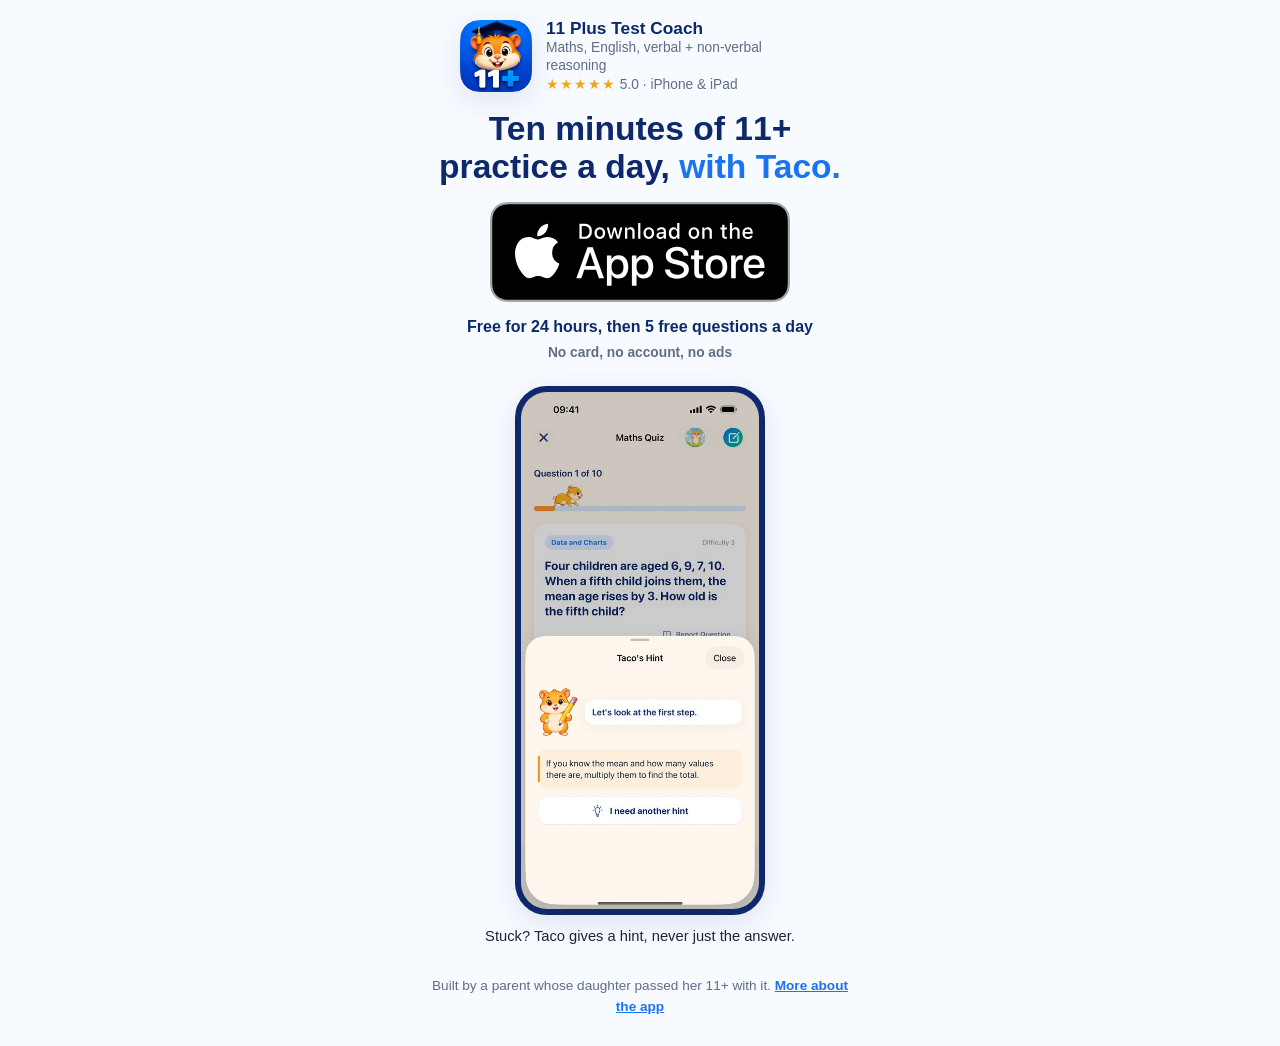
==== commit 54936a92: "/get/: one screen — app, a big App Store badge and the price The long page lost ~90% of ad visitors " ====
--- a/get/index.html
+++ b/get/index.html
@@ -10,7 +10,9 @@
 <link rel="stylesheet" href="/style.css">
 <link rel="icon" href="/assets/favicon-96.png" type="image/png">
 <meta name="theme-color" content="#F7FAFF">
-<link rel="canonical" href="https://11testcoach.co.uk/">
+<!-- Canonical must be this page: Fathom records the canonical URL, so pointing it at the
+     home page filed every ad visit under "/". -->
+<link rel="canonical" href="https://11testcoach.co.uk/get/">
 <meta property="og:title" content="11+ Test Coach — ten minutes of 11+ practice a day">
 <meta property="og:description" content="114 short lessons and 13,000+ exam-style questions across all four 11+ subjects, with a hamster coach called Taco. Free for 24 hours, then five free questions a day.">
 <meta property="og:image" content="https://11testcoach.co.uk/assets/og-card.png">
@@ -21,200 +23,62 @@
 <script src="https://cdn.usefathom.com/script.js" data-site="IPBQOBWB" defer></script>
 <script src="/analytics.js" defer></script>
 <style>
-  /* Everything here serves one job: get the parent to the App Store.
-     One link target everywhere, no full nav, the home page one small link away. */
-  .get-head { display: flex; align-items: center; justify-content: space-between; gap: 12px; padding: 14px 0; }
-  .get-head .logo { font-size: 1.05rem; }
-  .get-about { font-size: 0.92rem; font-weight: 700; color: var(--royal); text-decoration: none; white-space: nowrap; }
-  .get-about:hover { text-decoration: underline; }
+  /* One job: someone tapped an Instagram/Facebook video and wants the app.
+     The first screen on a phone is the app, one big App Store button and the
+     price, with nothing to scroll or read first. (The long version lost ~90%
+     of visitors in a few seconds, 18–21 Nov 2026.) Everything that looks like
+     the app is a link to the App Store. */
+  body.get-page { background: var(--bg, #F7FAFF); }
+  .get { max-width: 460px; margin: 0 auto; padding: 18px 16px 28px; text-align: center; }
 
-  .get-hero { text-align: center; padding: 18px 0 8px; max-width: 620px; margin: 0 auto; }
-  .get-icon { width: 96px; height: 96px; border-radius: 22px; box-shadow: var(--shadow); display: block; margin: 0 auto 14px; }
-  .get-app-name { margin: 0; font-weight: 800; color: var(--navy); font-size: 1rem; }
-  .get-app-sub { margin: 2px 0 18px; font-size: 0.9rem; color: #5E6E87; }
-  .get-hero h1 { font-size: clamp(1.9rem, 6.4vw, 2.9rem); line-height: 1.08; margin: 0 0 12px; color: var(--navy); }
-  .get-hero h1 .accent { color: var(--royal); }
-  .get-lead { font-size: 1.08rem; line-height: 1.5; color: var(--text); margin: 0 auto 22px; max-width: 34em; }
-  .get-ctas { display: flex; flex-direction: column; align-items: center; gap: 12px; }
-  .get-ctas .hm-get { width: 100%; max-width: 420px; font-size: 1.15rem; min-height: 62px; }
-  .get-free { margin: 12px 0 0; font-size: 0.95rem; color: var(--navy); font-weight: 700; }
-  .get-meta { margin: 6px 0 0; font-size: 0.9rem; color: #5E6E87; }
-  .get-meta .hm-stars { color: #F2A516; letter-spacing: 1px; }
+  .get-app { display: flex; align-items: center; gap: 14px; text-align: left; text-decoration: none; color: inherit; margin: 0 auto 16px; max-width: 360px; }
+  .get-app img { width: 72px; height: 72px; border-radius: 17px; box-shadow: var(--shadow); flex: none; }
+  .get-app b { display: block; color: var(--navy); font-size: 1.08rem; line-height: 1.2; }
+  .get-app small { display: block; color: #5E6E87; font-size: 0.86rem; line-height: 1.35; }
+  .get-app .stars { color: #F2A516; letter-spacing: 1px; }
 
-  .get-section { padding: 34px 0 6px; }
-  .get-section h2 { text-align: center; font-size: clamp(1.45rem, 4.6vw, 2rem); color: var(--navy); margin: 0 0 6px; }
-  .get-section .get-sub { text-align: center; margin: 0 auto 18px; color: #5E6E87; max-width: 34em; }
+  .get h1 { font-size: clamp(1.6rem, 7vw, 2.1rem); line-height: 1.12; color: var(--navy); margin: 0 0 16px; }
+  .get h1 .accent { color: var(--royal); }
 
-  /* Swipeable strip of real screens. Scrolls inside itself, never the page. */
-  .get-strip { display: grid; grid-auto-flow: column; grid-auto-columns: minmax(200px, 230px); gap: 16px;
-    overflow-x: auto; scroll-snap-type: x mandatory; padding: 4px 4px 14px; margin: 0 -4px;
-    -webkit-overflow-scrolling: touch; scrollbar-width: thin; }
-  .get-shot { scroll-snap-align: start; margin: 0; }
-  .get-shot .frame { border: 6px solid var(--navy); border-radius: 30px; overflow: hidden; background: var(--navy); box-shadow: var(--shadow); }
+  /* Apple's own badge, big: the thing people expect after tapping "Learn more". */
+  .get-badge { display: block; margin: 0 auto; width: 100%; max-width: 300px; }
+  .get-badge img { display: block; width: 100%; height: auto; }
+  .get-free { margin: 12px 0 0; font-size: 1rem; font-weight: 700; color: var(--navy); }
+  .get-free small { display: block; font-weight: 600; font-size: 0.86rem; color: #5E6E87; margin-top: 2px; }
+
+  .get section, .get .hero { padding: 0; margin: 0; min-height: 0; }
+  .get-shot { display: block; margin: 22px auto 0; max-width: 250px; border: 6px solid var(--navy); border-radius: 32px; overflow: hidden; background: var(--navy); box-shadow: var(--shadow); }
   .get-shot img { display: block; width: 100%; height: auto; }
-  .get-shot figcaption { margin-top: 10px; font-size: 0.92rem; line-height: 1.4; color: var(--text); }
-  .get-shot figcaption b { display: block; color: var(--navy); font-size: 0.98rem; }
-  .get-swipe { text-align: center; font-size: 0.85rem; color: #5E6E87; margin: 0; }
-  @media (min-width: 1000px) { .get-strip { grid-auto-flow: row; grid-template-columns: repeat(6, 1fr); overflow: visible; } .get-swipe { display: none; } }
+  .get-cap { margin: 10px 0 0; font-size: 0.92rem; color: var(--text); }
 
-  .get-points { list-style: none; padding: 0; margin: 0 auto; max-width: 640px; display: grid; gap: 12px; }
-  .get-points li { display: flex; gap: 14px; align-items: flex-start; background: var(--surface); border: 1px solid var(--border); border-radius: var(--radius); padding: 16px 18px; }
-  .get-points .ico { font-size: 1.5rem; line-height: 1; flex: none; }
-  .get-points b { color: var(--navy); }
-
-  .get-freebox { max-width: 640px; margin: 0 auto; background: linear-gradient(135deg, #FFF5E6, #FFE9F1); border-radius: var(--radius-lg); padding: 22px; text-align: center; }
-  .get-freebox h3 { margin: 0 0 8px; color: var(--navy); font-size: 1.3rem; }
-  .get-freebox p { margin: 0 0 16px; }
-
-  .get-quotes { display: grid; gap: 12px; max-width: 640px; margin: 0 auto; }
-  @media (min-width: 760px) { .get-quotes { grid-template-columns: repeat(3, 1fr); } }
-  .get-quotes figure { margin: 0; background: var(--surface); border: 1px solid var(--border); border-radius: var(--radius); padding: 16px; }
-  .get-quotes blockquote { margin: 6px 0; font-weight: 700; color: var(--navy); }
-  .get-quotes figcaption { font-size: 0.85rem; color: #5E6E87; }
-  .get-quotes .review-stars { color: #F2A516; }
-  .get-taira { max-width: 640px; margin: 12px auto 0; font-size: 0.95rem; color: var(--navy); background: rgba(34,165,89,0.07); border-left: 3px solid var(--green); border-radius: 10px; padding: 10px 14px; }
-
-  .get-final { text-align: center; padding: 38px 0 30px; }
-  .get-final img.taco { width: 110px; height: auto; }
-  .get-final h2 { color: var(--navy); margin: 6px 0 8px; font-size: clamp(1.5rem, 5vw, 2.1rem); }
-  .get-final p { margin: 0 auto 18px; max-width: 30em; }
-  .get-home { margin: 22px 0 0; font-size: 0.95rem; }
-  .get-home a { color: var(--royal); font-weight: 700; }
-  body.get-page { padding-bottom: 84px; }
+  .get-foot { margin: 26px 0 0; font-size: 0.85rem; color: #5E6E87; }
+  .get-foot a { color: var(--royal); font-weight: 700; }
 </style>
 </head>
-<body class="home get-page">
+<body class="get-page">
 
-<header>
-  <div class="wrap get-head">
-    <a class="logo" href="/"><img src="/assets/taco-wave-sm.webp" alt="" width="34" height="45">11+ Test Coach</a>
-    <a class="get-about" href="/">About the app →</a>
-  </div>
-</header>
+<main class="get">
 
-<main>
-  <div class="wrap">
+  <div class="hero">
+    <a class="get-app" href="https://apps.apple.com/app/apple-store/id6782715811?pt=128520847&amp;ct=meta_get&amp;mt=8">
+      <img src="/assets/app-icon-240.png" alt="" width="72" height="72" fetchpriority="high">
+      <span><b>11 Plus Test Coach</b><small>Maths, English, verbal + non-verbal reasoning</small><small><span class="stars" aria-hidden="true">★★★★★</span> 5.0 · iPhone &amp; iPad</small></span>
+    </a>
 
-    <div class="hero get-hero">
-      <img class="get-icon" src="/assets/app-icon-240.png" alt="The 11+ Test Coach app icon: Taco the hamster in a graduation cap" width="96" height="96" fetchpriority="high">
-      <p class="get-app-name">11 Plus Test Coach</p>
-      <p class="get-app-sub">Maths, English, verbal + non-verbal reasoning</p>
-      <h1>Ten minutes of 11+ practice a day. <span class="accent">Taught first, then practised.</span></h1>
-      <p class="get-lead">Short picture lessons, real exam-style questions and a friendly hamster coach who gives hints, never just the answer. You see exactly how they're doing.</p>
-      <div class="hero-ctas get-ctas">
-        <a class="hm-get" href="https://apps.apple.com/app/apple-store/id6782715811?pt=128520847&amp;ct=meta_get&amp;mt=8">Download free on the App Store</a>
-        <a class="store-badge hm-badge" href="https://apps.apple.com/app/apple-store/id6782715811?pt=128520847&amp;ct=meta_get&amp;mt=8"><img src="/assets/app-store-badge.svg" alt="Download on the App Store" width="132" height="44"></a>
-      </div>
-      <p class="get-free">Everything free for 24 hours, then 5 free questions every day. No card.</p>
-      <p class="get-meta"><span class="nw"><span class="hm-stars" aria-hidden="true">★★★★★</span> 5.0 on the App Store</span> · <span class="nw">iPhone &amp; iPad</span> · <span class="nw">No ads, no account</span></p>
-    </div>
+    <h1>Ten minutes of 11+ practice a day, <span class="accent">with Taco.</span></h1>
 
-    <section class="get-section" id="app">
-      <h2>See what your child gets.</h2>
-      <p class="get-sub">Real screens from the app, not mock-ups.</p>
-      <div class="get-strip" tabindex="0" aria-label="App screenshots, scroll sideways for more">
-        <figure class="get-shot">
-          <div class="frame"><img src="/assets/screens/app-lesson-fractions-sm.jpg" alt="A Learn it lesson, Fractions of amounts: a bar model of 24 split into four parts of 6, showing three quarters of 24 is 18" width="460" height="1000" loading="lazy"></div>
-          <figcaption><b>Learn it first</b>114 five-minute picture lessons with worked examples.</figcaption>
-        </figure>
-        <figure class="get-shot">
-          <div class="frame"><img src="/assets/screens/app-question-maths-sm.jpg" alt="A maths question about a mean age: a fifth child joins and the mean rises by 3, how old are they, with five answers" width="460" height="1000" loading="lazy"></div>
-          <figcaption><b>Exam-style questions</b>13,000+ across all four 11+ subjects, matched to their level.</figcaption>
-        </figure>
-        <figure class="get-shot">
-          <div class="frame"><img src="/assets/screens/app-taco-hint-sm.jpg" alt="Taco's hint open on a maths question: if you know the mean and how many values there are, multiply them to find the total" width="460" height="1000" loading="lazy"></div>
-          <figcaption><b>Stuck? Taco helps</b>A hint, then another, never just the answer.</figcaption>
-        </figure>
-        <figure class="get-shot">
-          <div class="frame"><img src="/assets/screens/app-question-nvr-sm.jpg" alt="A non-verbal reasoning question on rotations: which option shows the figure turned 180 degrees, with drawn shape answers" width="460" height="1000" loading="lazy"></div>
-          <figcaption><b>Verbal &amp; non-verbal too</b>Every reasoning question type, with clear diagrams.</figcaption>
-        </figure>
-        <figure class="get-shot">
-          <div class="frame"><img src="/assets/screens/app-parent-overview-sm.jpg" alt="Parent Overview: How is Casey doing, 80% overall, strongest Verbal 91%, needs attention Non-Verbal 67%, with areas to focus on" width="460" height="1000" loading="lazy"></div>
-          <figcaption><b>You see everything</b>Strongest and weakest topics, and one tap to set practice.</figcaption>
-        </figure>
-        <figure class="get-shot">
-          <div class="frame"><img src="/assets/screens/app-taco-corner-sm.jpg" alt="Taco's Corner: Taco's cage with upgrades unlocked by the XP your child earns" width="460" height="1000" loading="lazy"></div>
-          <figcaption><b>They want to come back</b>XP, streaks and Taco's cage to build up.</figcaption>
-        </figure>
-      </div>
-      <p class="get-swipe">Swipe for more →</p>
-    </section>
-
-    <section class="get-section">
-      <h2>Why parents choose it.</h2>
-      <ul class="get-points">
-        <li><span class="ico" aria-hidden="true">⏱️</span><span><b>Ten minutes a day.</b> A daily plan mixes a lesson, practice and a revisit, so you don't have to plan anything.</span></li>
-        <li><span class="ico" aria-hidden="true">🎯</span><span><b>Finds their weak spots.</b> A starting check sets their level in every topic, and wrong answers come back until they're beaten.</span></li>
-        <li><span class="ico" aria-hidden="true">📝</span><span><b>Feels like the real exam.</b> Timed mock tests, a working-out notepad, and every answer explained afterwards.</span></li>
-        <li><span class="ico" aria-hidden="true">🔒</span><span><b>Safe for children.</b> No ads, no chat, no account and no tracking.</span></li>
-      </ul>
-    </section>
-
-    <section class="get-section">
-      <div class="get-freebox">
-        <h3>Try it free tonight</h3>
-        <p>Everything is open for 24 hours. After that, Taco's Daily 5 stays free: five questions a day on their weakest topic. Upgrade only if it's working for you.</p>
-        <a class="store-badge" href="https://apps.apple.com/app/apple-store/id6782715811?pt=128520847&amp;ct=meta_get&amp;mt=8"><img src="/assets/app-store-badge.svg" alt="Download on the App Store" width="156" height="52"></a>
-      </div>
-    </section>
-
-    <section class="get-section">
-      <h2>Rated 5.0 by families.</h2>
-      <div class="get-quotes">
-        <figure><div class="review-stars" role="img" aria-label="5 out of 5 stars">★★★★★</div><blockquote>“Excellent app for young learners! I highly recommend.”</blockquote><figcaption>kany1995 · App Store review</figcaption></figure>
-        <figure><div class="review-stars" role="img" aria-label="5 out of 5 stars">★★★★★</div><blockquote>“The best app, very helpful.”</blockquote><figcaption>ярен · App Store review</figcaption></figure>
-        <figure><div class="review-stars" role="img" aria-label="5 out of 5 stars">★★★★★</div><blockquote>“Great app!”</blockquote><figcaption>Cjjconway · App Store review</figcaption></figure>
-      </div>
-      <p class="get-taira"><span aria-hidden="true">🎉</span> Built by a parent: our daughter Taira practised on it right up to exam day, and passed her 11+.</p>
-    </section>
-
-    <section id="cta" class="get-final">
-      <img class="taco" src="/assets/taco-wave-sm.webp" alt="Taco the hamster waving" width="110" height="146" loading="lazy">
-      <h2>Taco is ready when you are.</h2>
-      <p>Download now, do the short setup together, and your child can try their first question tonight.</p>
-      <div class="get-ctas">
-        <a class="hm-get" href="https://apps.apple.com/app/apple-store/id6782715811?pt=128520847&amp;ct=meta_get&amp;mt=8">Download free on the App Store</a>
-      </div>
-      <p class="get-home">Want to know more first? <a href="/">Visit our homepage</a></p>
-    </section>
-
+    <a class="get-badge" href="https://apps.apple.com/app/apple-store/id6782715811?pt=128520847&amp;ct=meta_get&amp;mt=8"><img src="/assets/app-store-badge.svg" alt="Download on the App Store" width="300" height="100"></a>
+    <p class="get-free">Free for 24 hours, then 5 free questions a day<small>No card, no account, no ads</small></p>
   </div>
 
-<a class="sticky-cta" href="https://apps.apple.com/app/apple-store/id6782715811?pt=128520847&amp;ct=meta_get&amp;mt=8" aria-label="Download on the App Store: free for 24 hours, then five free questions a day">
-  <img class="sticky-cta-taco" src="/assets/taco-wave-sm.webp" alt="" aria-hidden="true" width="46" height="61">
-  <span class="sticky-cta-text"><b>Free for 24 hours</b><small>Then 5 free a day · no card</small></span>
-  <span class="sticky-cta-go">Download</span>
-</a>
+  <section id="app">
+    <a class="get-shot" href="https://apps.apple.com/app/apple-store/id6782715811?pt=128520847&amp;ct=meta_get&amp;mt=8"><img src="/assets/screens/app-taco-hint-sm.jpg" alt="The app: Taco gives a hint on a maths question, never just the answer" width="460" height="1000"></a>
+    <p class="get-cap">Stuck? Taco gives a hint, never just the answer.</p>
+  </section>
 
-<script>
-  // Same rule as the home page: the bar appears once the hero button has scrolled away.
-  (function () {
-    var bar = document.querySelector('.sticky-cta');
-    if (!bar) return;
-    var heroCta = document.querySelector('.hero-ctas');
-    function update() {
-      bar.classList.toggle('is-visible', window.scrollY > (heroCta ? heroCta.offsetTop + heroCta.offsetHeight : 320));
-    }
-    window.addEventListener('scroll', update, { passive: true });
-    window.addEventListener('resize', update);
-    update();
-  })();
-</script>
+  <p class="get-foot">Built by a parent whose daughter passed her 11+ with it. <a href="/">More about the app</a></p>
 
 </main>
 
-<footer>
-  <div class="wrap foot">
-    <div>© 2026 11+ Test Coach · 11testcoach.co.uk</div>
-    <nav>
-      <a href="/">Home</a>
-      <a href="/privacy/">Privacy</a>
-      <a href="/terms/">Terms</a>
-      <a href="/support/">Support</a>
-    </nav>
-  </div>
-</footer>
-
 </body>
 </html>
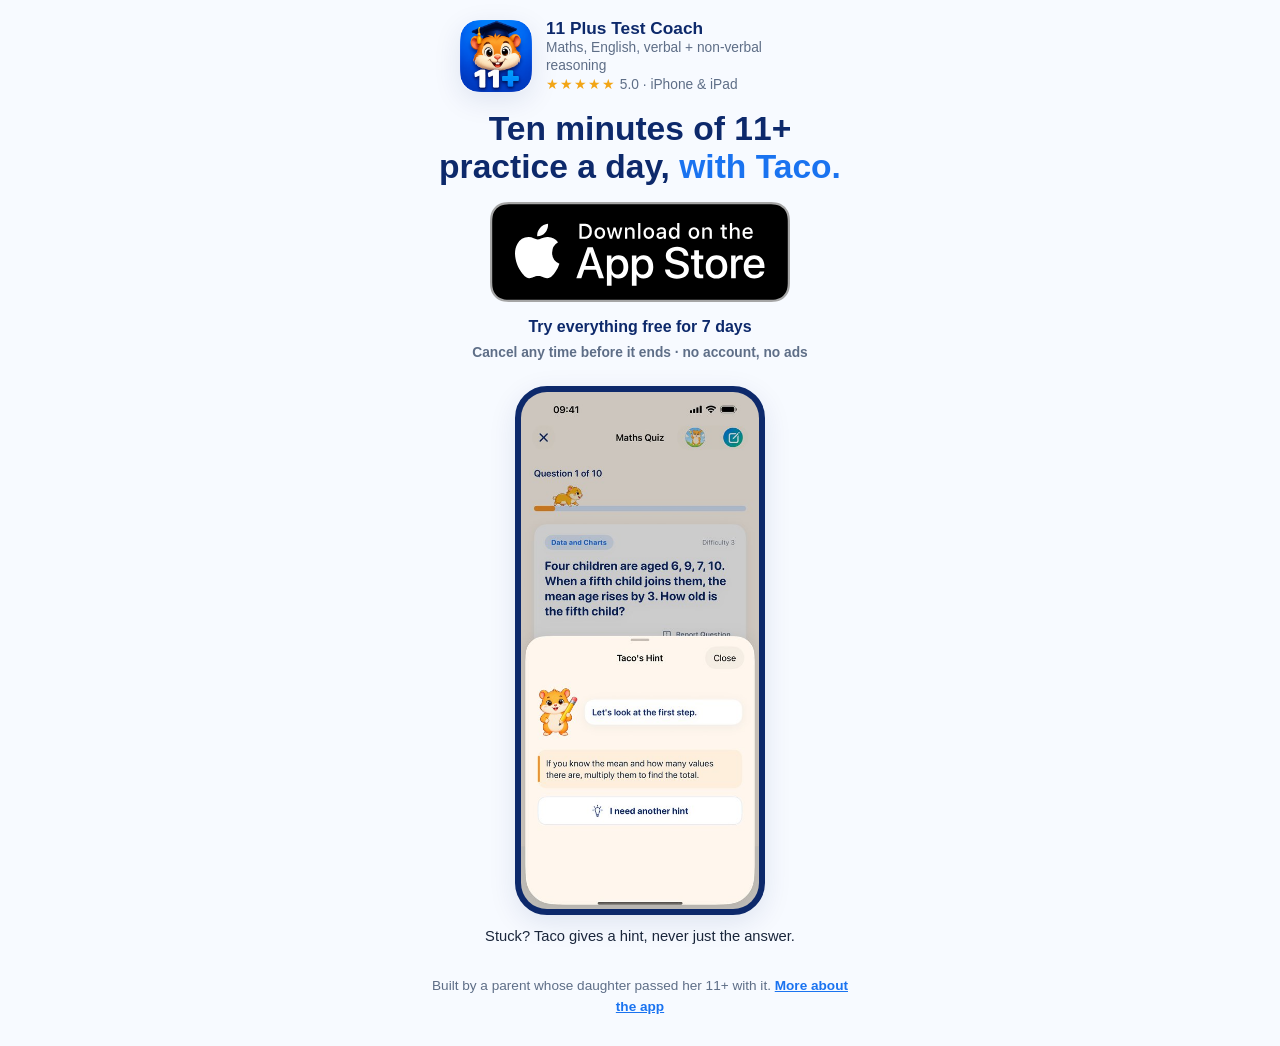
==== commit 1e005780: "Site matches app 2.6: lead with the 7-day free trial The app now ends setup on the plans (trial firs" ====
--- a/get/index.html
+++ b/get/index.html
@@ -4,7 +4,7 @@
 <meta charset="utf-8">
 <meta name="viewport" content="width=device-width, initial-scale=1">
 <title>Get 11+ Test Coach — free on iPhone and iPad</title>
-<meta name="description" content="Ten minutes of 11+ practice a day: short lessons, 13,000+ exam-style questions and Taco's hints across maths, English, verbal and non-verbal reasoning. Free for 24 hours, then five free questions every day.">
+<meta name="description" content="Ten minutes of 11+ practice a day: short lessons, 13,700+ exam-style questions and Taco's hints across maths, English, verbal and non-verbal reasoning. Try everything free for 7 days.">
 <!-- A landing page for paid ads. Kept out of search so it never competes with the home page. -->
 <meta name="robots" content="noindex, follow">
 <link rel="stylesheet" href="/style.css">
@@ -14,7 +14,7 @@
      home page filed every ad visit under "/". -->
 <link rel="canonical" href="https://11testcoach.co.uk/get/">
 <meta property="og:title" content="11+ Test Coach — ten minutes of 11+ practice a day">
-<meta property="og:description" content="114 short lessons and 13,000+ exam-style questions across all four 11+ subjects, with a hamster coach called Taco. Free for 24 hours, then five free questions a day.">
+<meta property="og:description" content="114 short lessons and 13,700+ exam-style questions across all four 11+ subjects, with a hamster coach called Taco. Try everything free for 7 days.">
 <meta property="og:image" content="https://11testcoach.co.uk/assets/og-card.png">
 <meta property="og:image:width" content="1200">
 <meta property="og:image:height" content="630">
@@ -68,7 +68,7 @@
     <h1>Ten minutes of 11+ practice a day, <span class="accent">with Taco.</span></h1>
 
     <a class="get-badge" href="https://apps.apple.com/app/apple-store/id6782715811?pt=128520847&amp;ct=meta_get&amp;mt=8"><img src="/assets/app-store-badge.svg" alt="Download on the App Store" width="300" height="100"></a>
-    <p class="get-free">Free for 24 hours, then 5 free questions a day<small>No card, no account, no ads</small></p>
+    <p class="get-free">Try everything free for 7 days<small>Cancel any time before it ends · no account, no ads</small></p>
   </div>
 
   <section id="app">
--- a/style.css
+++ b/style.css
@@ -1295,10 +1295,14 @@
 .hm-free-copy p { color: var(--text); }
 .hm-free-copy b { color: var(--navy); }
 
-/* The free plan after the day: a real Daily 5 screenshot in place of Taco. */
-.hm-free-daily { grid-template-columns: 120px 1fr; background: #EEF5FF; border-color: #A9C8F5; margin-top: 16px; }
-.hm-free-daily .hm-free-tag { background: var(--royal); color: #fff; }
-.hm-free > img.hm-free-shot { width: 120px; border-radius: 16px; border: 4px solid #0E1A33; box-shadow: var(--shadow); }
+/* How the free trial runs, day by day (matches the app's own trial timeline). */
+.hm-trial-steps { grid-template-columns: 110px 1fr; background: #EEF5FF; border-color: #A9C8F5; margin-top: 16px; }
+.hm-trial-steps .hm-free-tag { background: var(--royal); color: #fff; }
+.hm-trial-steps > img { width: 90px; justify-self: center; }
+.hm-timeline { list-style: none; margin: 4px 0 0; padding: 0; display: grid; gap: 10px; }
+.hm-timeline li { position: relative; padding-left: 26px; color: var(--text); line-height: 1.45; }
+.hm-timeline li::before { content: ""; position: absolute; left: 4px; top: 0.5em; width: 10px; height: 10px; border-radius: 50%; background: var(--royal); }
+.hm-timeline li:first-child::before { background: var(--green, #1FA36B); }
 
 .hm-then { margin: 34px 0 16px; color: var(--text-2); font-weight: 600; max-width: 44rem; }
 
@@ -1367,8 +1371,8 @@
   .hm-split-flip .hm-split-art { order: 2; }
   .hm-free { grid-template-columns: 90px 1fr; }
   .hm-free > img { width: 90px; }
-  .hm-free-daily { grid-template-columns: 100px 1fr; }
-  .hm-free > img.hm-free-shot { width: 100px; }
+  .hm-trial-steps { grid-template-columns: 70px 1fr; }
+  .hm-trial-steps > img { width: 70px; }
   .hm-free-cta { grid-column: 1 / -1; }
   .hm-plans { grid-template-columns: 1fr; }
 }
@@ -1417,6 +1421,9 @@
   .hm-free > img { width: 76px; margin: 0 auto; }
   .hm-free h3 { font-size: 1.35rem; }
   .hm-free-copy p { text-align: left; }
+  .hm-trial-steps { grid-template-columns: 1fr; }
+  .hm-trial-steps > img { display: none; }
+  .hm-timeline li { text-align: left; }
   .hm-then { margin-top: 26px; }
   .hm-price { font-size: 1.75rem; }
 
